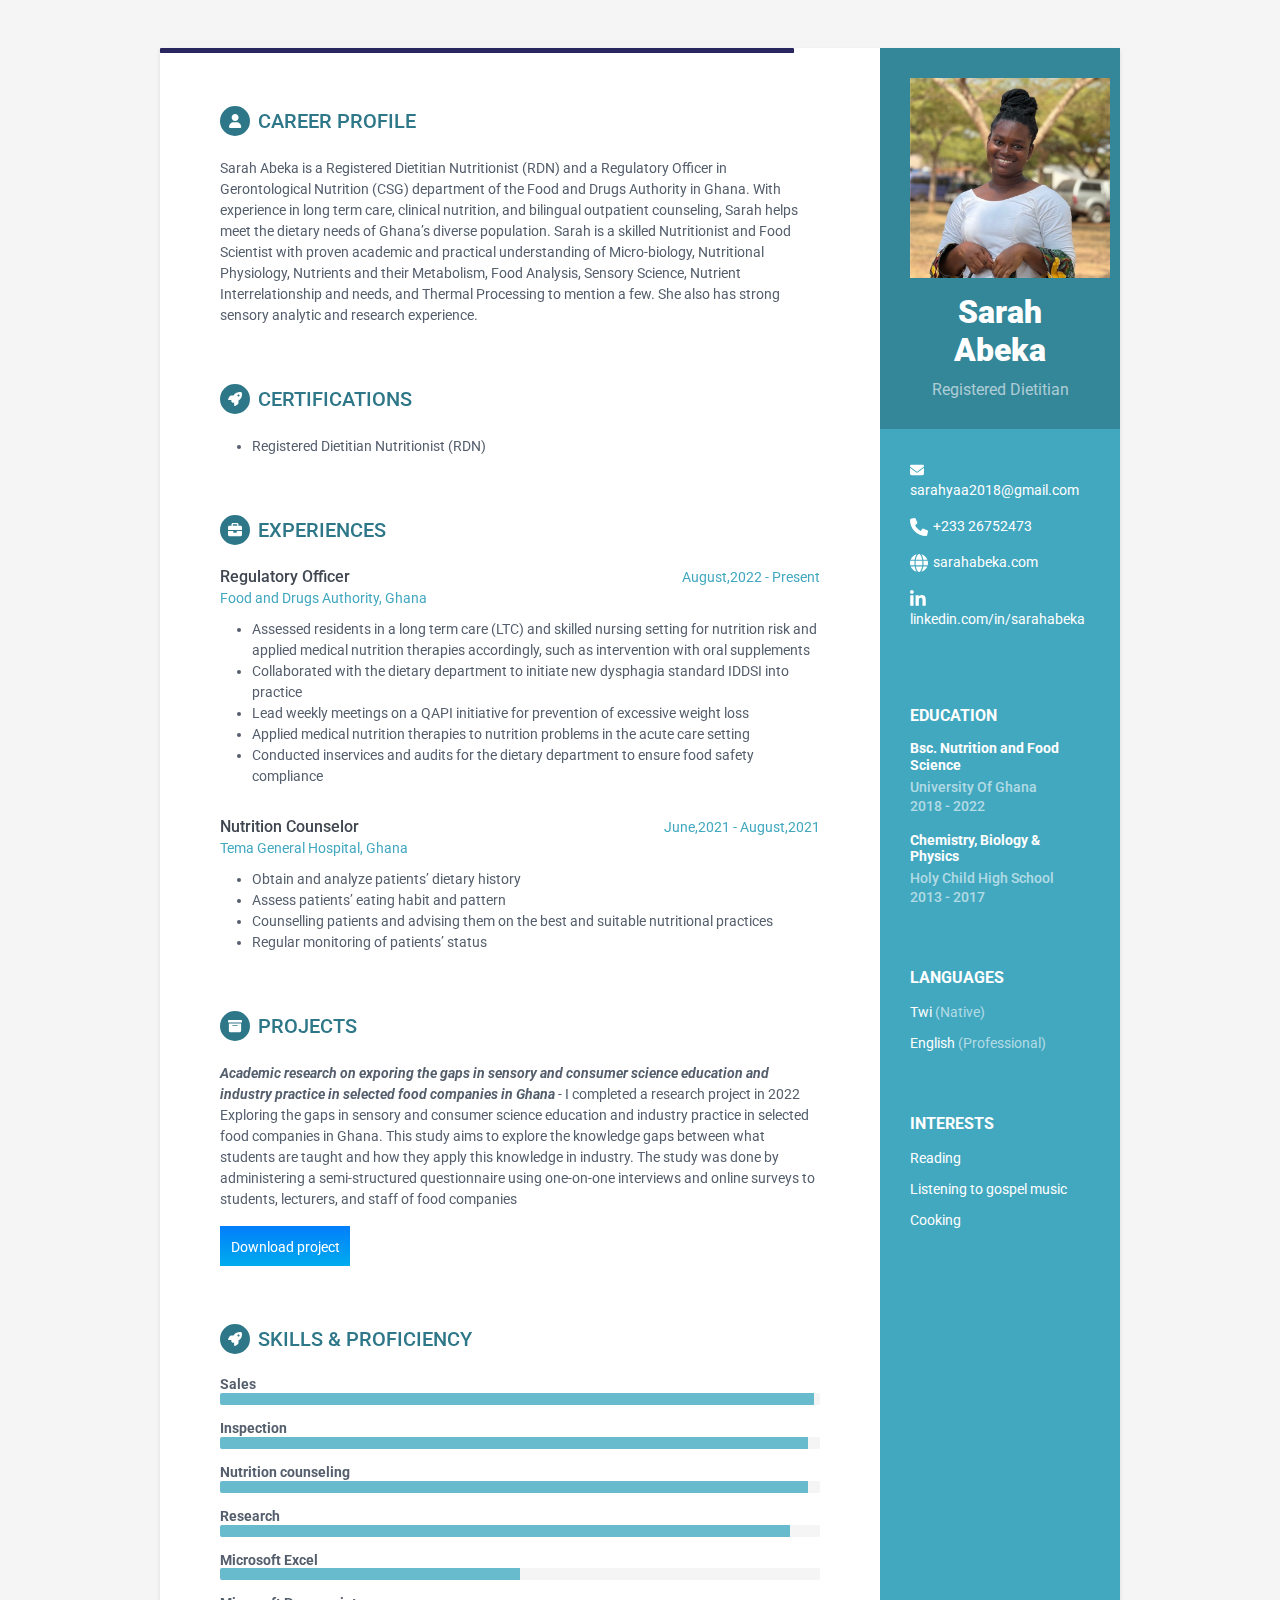
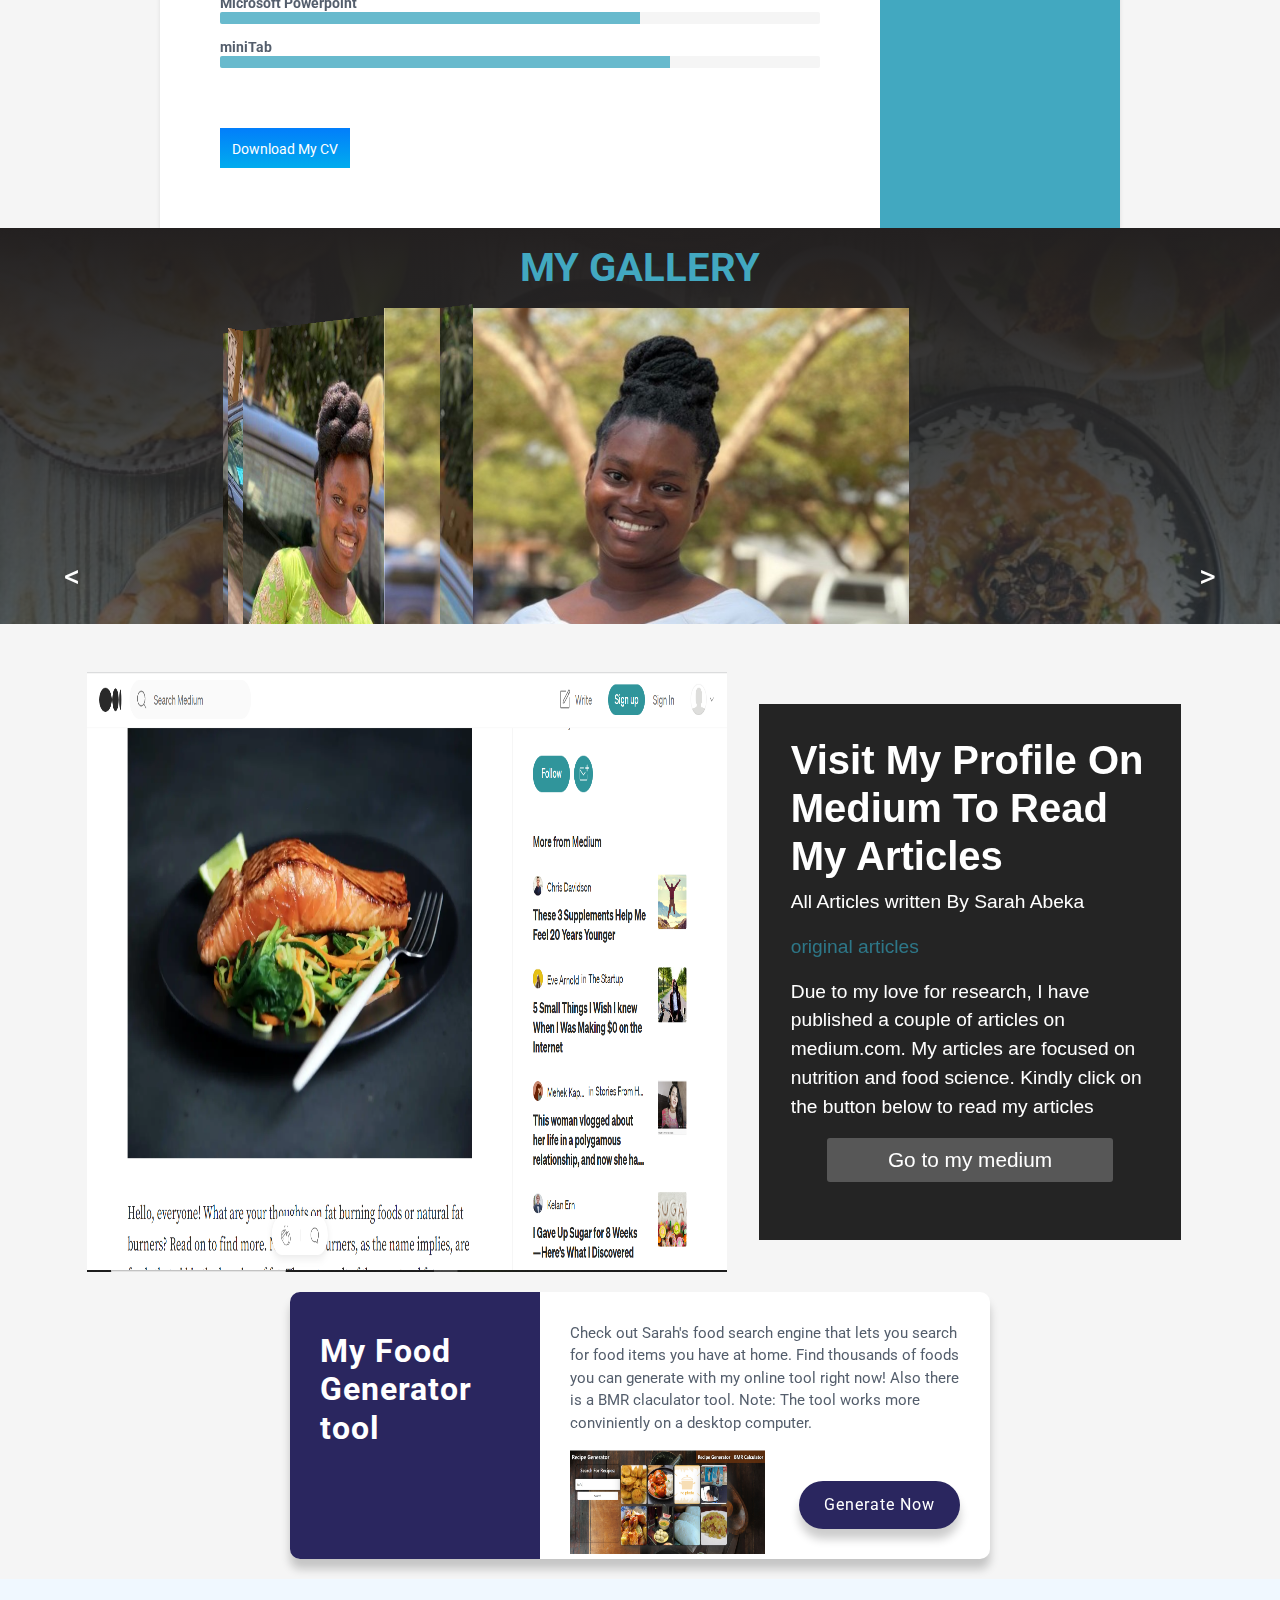
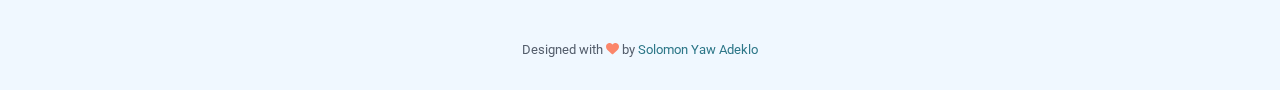
==== index.html @ 918edb7c "updated index.htm" ====
<!DOCTYPE html>
<html lang="en">
<head>
    <title>Official Portfolio Website of Sarah Abeka</title>
   
    <!-- Meta -->
    <meta charset="utf-8">
    <meta http-equiv="X-UA-Compatible" content="IE=edge">
    <meta name="viewport" content="width=device-width, initial-scale=1.0">
    <meta name="description" content="Sarah Abeka is a Registered Dietitian Nutritionist (RDN) and a Regulatory Officer in Gerontological Nutrition (CSG) department of the Food and Drugs Authority in Ghana.">
    <meta name="author" content="Xiaoying Riley at 3rd Wave Media">    
    <link rel="icon" type="image/x-icon" href="/assets/images/profile.jpg"> 
    <!-- Google Font -->
    <link href='https://fonts.googleapis.com/css?family=Roboto:400,500,400italic,300italic,300,500italic,700,700italic,900,900italic' rel='stylesheet' type='text/css'>
    <!-- FontAwesome JS-->
	<script defer src="assets/fontawesome/js/all.min.js"></script>
    <!-- Global CSS -->
    <link rel="stylesheet" href="assets/plugins/bootstrap/css/bootstrap.min.css">   
    <!-- Theme CSS -->  
    <link id="theme-style" rel="stylesheet" href="assets/css/orbit-1.css">
    <link id="theme-style" rel="stylesheet" href="/assets/css/style.css">
    <script id='pixel-script-poptin' src='https://cdn.popt.in/pixel.js?id=add71356aed61' async='true'></script> 
    <script async src="https://pagead2.googlesyndication.com/pagead/js/adsbygoogle.js?client=ca-pub-1173660415736771"
     crossorigin="anonymous"></script>
    <script src="/assets/js/script.js"></script>    
</head> 

<body>
    <div class="wrapper mt-lg-5">
        <div class="sidebar-wrapper">
            <div class="profile-container">
                <img class="profile" src="assets/images/profile.jpg" width="200" height="200" alt="" />
                <h1 class="name">Sarah Abeka</h1>
                <h3 class="tagline">Registered Dietitian</h3>
            </div><!--//profile-container-->
            
            <div class="contact-container container-block">
                <ul class="list-unstyled contact-list">
                    <li class="email"><i class="fa-solid fa-envelope"></i><a href="mailto: sarahyaa2018@gmail.com">sarahyaa2018@gmail.com</a></li>
                    <li class="phone"><i class="fa-solid fa-phone"></i><a href="tel:+233 26752473">+233 26752473</a></li>
                    <li class="website"><i class="fa-solid fa-globe"></i><a href="#" target="_blank">sarahabeka.com</a></li>
                    <li class="linkedin"><i class="fa-brands fa-linkedin-in"></i><a href="https://www.linkedin.com/in/sarah-abeka-bb7810246" target="_blank">linkedin.com/in/sarahabeka</a></li>
                    <!--<li class="twitter"><i class="fa-brands fa-twitter"></i><a href="https://twitter.com/3rdwave_themes" target="_blank">@twittername</a></li>-->
                </ul>
            </div><!--//contact-container-->
            <div class="education-container container-block">
                <h2 class="container-block-title">Education</h2>
                <div class="item">
                    <h4 class="degree">Bsc. Nutrition and Food Science</h4>
                    <h5 class="meta">University Of Ghana</h5>
	                    <div class="time">2018 - 2022</div>
                </div><!--//item-->
                <div class="item">
                    <h4 class="degree">Chemistry, Biology & Physics</h4>
                    <h5 class="meta">Holy Child High School</h5>
                    <div class="time">2013 - 2017</div>
                </div><!--//item-->
            </div><!--//education-container-->
            
            <div class="languages-container container-block">
                <h2 class="container-block-title">Languages</h2>
                <ul class="list-unstyled interests-list">
                    <li>Twi <span class="lang-desc">(Native)</span></li>
                    <li>English <span class="lang-desc">(Professional)</span></li>
                </ul>
            </div><!--//interests-->
            
            <div class="interests-container container-block">
                <h2 class="container-block-title">Interests</h2>
                <ul class="list-unstyled interests-list">
                    <li>Reading</li>
                    <li>Listening to gospel music</li>
                    <li>Cooking</li>
                </ul>
            </div><!--//interests-->
            
        </div><!--//sidebar-wrapper-->
        
        <div class="main-wrapper">
            
            <section class="section summary-section">
                <h2 class="section-title"><span class="icon-holder"><i class="fa-solid fa-user"></i></span>Career Profile</h2>
                <div class="summary">
                    <p>Sarah Abeka is a Registered Dietitian Nutritionist (RDN) and a Regulatory Officer in Gerontological Nutrition (CSG) department of the Food and Drugs Authority in Ghana. With experience in long term care, clinical nutrition, and bilingual outpatient counseling, Sarah helps meet the dietary needs of Ghana’s diverse population.
                    Sarah is a skilled Nutritionist and Food Scientist with proven academic and practical understanding of Micro-biology,
                        Nutritional Physiology, Nutrients and their Metabolism, Food Analysis, Sensory Science, Nutrient
                        Interrelationship and needs, and Thermal Processing to mention a few. She also has strong sensory analytic and
                        research experience. </p>
                </div><!--//summary-->
            </section><!--//section-->
            <section class="skills-section section">
                <h2 class="section-title"><span class="icon-holder"><i class="fa-solid fa-rocket"></i></span>Certifications</h2>
                <ul>
                    <li>Registered Dietitian Nutritionist (RDN)</li>
                </ul></p>
            </section><!--//section-->
            
            <section class="section experiences-section">
                <h2 class="section-title"><span class="icon-holder"><i class="fa-solid fa-briefcase"></i></span>Experiences</h2>
                
                <div class="item">
                    <div class="meta">
                        <div class="upper-row">
                            <h3 class="job-title">Regulatory Officer</h3>
                            <div class="time" style="color: #42a8c0;">August,2022 - Present</div>
                        </div><!--//upper-row-->
                        <div class="company" style="color: #42a8c0;">Food and Drugs Authority, Ghana</div>
                    </div><!--//meta-->
                    <div class="details">
                        <ul>
                        <li>
                        Assessed residents in a long term care (LTC) and skilled nursing setting for nutrition risk and applied medical nutrition therapies accordingly, such as intervention with oral supplements
                        </li>
                        <li>
                        Collaborated with the dietary department to initiate new dysphagia standard IDDSI into practice
                        </li>
                        <li>
                        Lead weekly meetings on a QAPI initiative for prevention of excessive weight loss
                    </li>
                   <li>
                      Applied medical nutrition therapies to nutrition problems in the acute care setting
                    </li>
                    <li>
                        Conducted inservices and audits for the dietary department to ensure food safety compliance
                    </li>
                </ul>
                    </div><!--//details-->
                </div><!--//item-->
                
                <div class="item">
                    <div class="meta">
                        <div class="upper-row">
                            <h3 class="job-title">Nutrition Counselor</h3>
                            <div class="time" style="color: #42a8c0;">June,2021 - August,2021</div>
                        </div><!--//upper-row-->
                        <div class="company" style="color: #42a8c0;">Tema General Hospital, Ghana</div>
                    </div><!--//meta-->
                    <div class="details">
                        <ul>
                        <li>Obtain and analyze patients’ dietary history</li>
                            <li>Assess patients’ eating habit and pattern</li>  
                            <li>Counselling patients and advising them on the best and suitable nutritional practices
                            <li>Regular monitoring of patients’ status</li>
                        </ul>
                        
                    </div><!--//details-->
                </div><!--//item-->
                
                
            </section><!--//section-->
            
            <section class="section projects-section">
                <h2 class="section-title"><span class="icon-holder"><i class="fa-solid fa-archive"></i></span>Projects</h2>
                <div class="intro">
                    <p ><strong><em>Academic research on exporing the gaps in sensory and consumer science education and industry practice in selected food companies in Ghana </em></strong>- I completed a research project in 2022 Exploring the gaps in sensory and consumer science
education and industry practice in selected food companies in Ghana. This study aims to
explore the knowledge gaps between what students are taught and how they apply this
knowledge in industry. The study was done by administering a semi-structured questionnaire
using one-on-one interviews and online surveys to students, lecturers, and staff of food
companies</p>
 <button class="custom-btn btn-3" onclick="window.location.href='https://www.sarahabeka.com/Finalyearproject.pdf'" ><span>Download project</span></button>
                </div><!--//intro-->

            </section><!--//section-->
            
            <section class="skills-section section">
                <h2 class="section-title"><span class="icon-holder"><i class="fa-solid fa-rocket"></i></span>Skills &amp; Proficiency</h2>
                <div class="skillset">        
                    <div class="item">
                        <h3 class="level-title">Sales  </h3>
                        <div class="progress level-bar">
						    <div class="progress-bar theme-progress-bar" role="progressbar" style="width: 99%" aria-valuenow="99" aria-valuemin="0" aria-valuemax="100"></div>
						</div>                               
                    </div><!--//item-->
                    
                    <div class="item">
                        <h3 class="level-title">Inspection</h3>
                        <div class="progress level-bar">
						    <div class="progress-bar theme-progress-bar" role="progressbar" style="width: 98%" aria-valuenow="98" aria-valuemin="0" aria-valuemax="100"></div>
						</div>                              
                    </div><!--//item-->
                    
                    <div class="item">
                        <h3 class="level-title">Nutrition counseling </h3>
                        <div class="progress level-bar">
						    <div class="progress-bar theme-progress-bar" role="progressbar" style="width: 98%" aria-valuenow="98" aria-valuemin="0" aria-valuemax="100"></div>
						</div>                                 
                    </div><!--//item-->
                    
                    <div class="item">
                        <h3 class="level-title">Research</h3>
                        <div class="progress level-bar">
							    <div class="progress-bar theme-progress-bar" role="progressbar" style="width: 95%" aria-valuenow="95" aria-valuemin="0" aria-valuemax="100"></div>
						</div>                                
                    </div><!--//item-->

                    <div class="item">
                        <h3 class="level-title">Microsoft Excel </h3>
                        <div class="progress level-bar">
						    <div class="progress-bar theme-progress-bar" role="progressbar" style="width: 50%" aria-valuenow="98" aria-valuemin="0" aria-valuemax="100"></div>
						</div>                                 
                    </div><!--//item-->

                    <div class="item">
                        <h3 class="level-title">Microsoft Powerpoint</h3>
                        <div class="progress level-bar">
						    <div class="progress-bar theme-progress-bar" role="progressbar" style="width: 70%" aria-valuenow="98" aria-valuemin="0" aria-valuemax="100"></div>
						</div>                                 
                    </div><!--//item-->

                    <div class="item">
                        <h3 class="level-title">miniTab</h3>
                        <div class="progress level-bar">
						    <div class="progress-bar theme-progress-bar" role="progressbar" style="width: 75%" aria-valuenow="98" aria-valuemin="0" aria-valuemax="100"></div>
						</div>                                 
                    </div><!--//item-->
                    
                    
                </div>  
            </section><!--//skills-section-->
            <button class="custom-btn btn-3" onclick="window.location.href='https://www.sarahabeka.com/CV.pdf'"><span>Download My CV</span></button>
            
        </div><!--//main-body-->
    </div>

    <!--  gallery -->
   
<div id="carousel">
    <h1 style="color: #42A8C0; text-transform: uppercase; text-align: center; padding-top:1rem;padding-bottom:0.5rem">My Gallery</h1>
  <figure id="spinner">
    <img src="/assets/images/profile.jpg" alt>
    <img src="/assets/images/sarah1.jpg" alt>
    <img src="/assets/images/sarah2.jpg" alt>
    <img src="/assets/images/sarah3.jpg" alt>
    <img src="/assets/images/sarah4.jpg" alt>
    <img src="milky-blue-lagoon.jpg" alt>
    <img src="lake-tekapo.jpg" alt>
    <img src="milford-sound.jpg" alt>
  </figure>
</div>
<span style="float:left" class="ss-icon" onclick="galleryspin('-')">&lt;</span>
<span style="float:right" class="ss-icon" onclick="galleryspin('')">&gt;</span>
<!-- gallery//-->

<!-- blog-->
<video poster="/assets/images/profile.jpg id="bgvid" playsinline autoplay muted loop>
 
    <!-- 
  - Video needs to be muted, since Chrome 66+ will not autoplay video with sound.
  WCAG general accessibility recommendation is that media such as background video play through only once. Loop turned on for the purposes of illustration; if removed, the end of the video will fade in the same way created by pressing the "Pause" button  -->
  <source src="/assets/images/food.mp4" type="video/webm">
  <source src="/assets/images/food.mp4" type="video/mp4">
  </video>
  <div class="posting">
  <img  class="sarah" src="/assets/images/medium.PNG" width="50%" height="600px" style= "margin-left:20px";> 
  <div id="polina">
  <h1>Visit My Profile On Medium To Read My Articles</h1>
  <p>All Articles written By Sarah Abeka
  <p><a href="http://thenewcode.com/777/Create-Fullscreen-HTML5-Page-Background-Video">original articles</a>
   
  <p>Due to my love for research, I have published a couple of articles on medium.com. My articles are focused on nutrition and food science. Kindly click on the button below to read my articles</p>
  <button onclick="window.location.href='https://medium.com/@sarahyaa2018'">Go to my medium</button>
  </div>
</div>
<!--Recipe Generator-->
<div class="center-container">
<div class="courses-container">
	<div class="course">
		<div class="course-preview">
			<h6></h6>
			<h2>My Food Generator tool</h2>
			
		</div>
		<div class="course-info">
			<div class="progress-container">
				
				<span class="progress-text">
					
				</span>
			</div>
			<h6></h6>
			<p class="word" style="font-size:15px;">Check out Sarah's food search engine that lets you search for food items you have at home. Find thousands of foods you can generate with my online tool right now!  Also there is a BMR claculator tool. Note: The tool works more conviniently on a desktop computer.  </p>
            <img class="generator.png" src="/assets/images/generator.PNG " width="50%" height="50%">
			<button onclick="window.location.href='https://www.sarahabeka.com/recipegenerator/'" class="btn">Generate Now</button>
		</div>
	</div>
</div>
</div>

<!--<button class="floating-btn">
	Get in Touch
</button>>

<div class="floating-text">
	Part of <a href="https://florin-pop.com/blog/2019/09/100-days-100-projects" target="_blank">#100Days100Projects</a>
</div>-->

<!--//footer//-->
 
    <footer class="footer" style="background-color:aliceblue">
        <div class="text-center">
            
            <small class="copyright">Designed with <i class="fa-solid fa-heart"></i> by <a href="http://solomonadeklo.me/" target="_blank">Solomon Yaw Adeklo</a>   
        </div><!--//container-->
    </footer><!--//footer-->
      
</body>
</html>
---- assets/css/orbit-1.css ----
/*! 
 * Template Name: Orbit - Bootstrap 5 Resume/CV Template for Developers
 * Version: Bootstrap 5 v2.0
 * Author: Xiaoying Riley
 * Copyright: 3rd Wave Media
 * Twitter: @3rdwave_themes
 * Website: http://themes.3rdwavemedia.com/
*/
body {
  font-family: "Roboto", sans-serif;
  color: #545E6C;
  background: #f5f5f5;
  font-size: 14px;
  -webkit-font-smoothing: antialiased;
  -moz-osx-font-smoothing: grayscale;
}

h1, h2, h3, h4, h5, h6 {
  font-weight: 700;
}

a {
  color: #2d7788;
  text-decoration: none;
}
a:hover {
  text-decoration: underline;
  color: #1a454f;
  -webkit-transition: all 0.4s ease-in-out;
  -moz-transition: all 0.4s ease-in-out;
  -ms-transition: all 0.4s ease-in-out;
  -o-transition: all 0.4s ease-in-out;
}
a:focus {
  text-decoration: none;
}

p {
  line-height: 1.5;
}

.wrapper {
  background: #42A8C0;
  max-width: 960px;
  margin: 0 auto;
  position: relative;
  box-shadow: 0px 2px 4px rgba(0, 0, 0, 0.1);
}

.sidebar-wrapper {
  background: #42A8C0;
  position: absolute;
  right: 0;
  width: 240px;
  height: 100%;
  min-height: 800px;
  color: #fff;
}
.sidebar-wrapper a {
  color: #fff;
}
.sidebar-wrapper .profile-container {
  padding: 30px;
  background: rgba(0, 0, 0, 0.2);
  text-align: center;
  color: #fff;
}
.sidebar-wrapper .name {
  font-size: 32px;
  font-weight: 900;
  margin-top: 0;
  margin-bottom: 10px;
}
.sidebar-wrapper .tagline {
  color: rgba(255, 255, 255, 0.6);
  font-size: 16px;
  font-weight: 400;
  margin-top: 0;
  margin-bottom: 0;
}
.sidebar-wrapper .profile {
  margin-bottom: 15px;
}
.sidebar-wrapper .contact-list .svg-inline--fa {
  margin-right: 5px;
  font-size: 18px;
  vertical-align: middle;
}
.sidebar-wrapper .contact-list li {
  margin-bottom: 15px;
}
.sidebar-wrapper .contact-list li:last-child {
  margin-bottom: 0;
}
.sidebar-wrapper .contact-list .email .svg-inline--fa {
  font-size: 14px;
}
.sidebar-wrapper .container-block {
  padding: 30px;
}
.sidebar-wrapper .container-block-title {
  text-transform: uppercase;
  font-size: 16px;
  font-weight: 700;
  margin-top: 0;
  margin-bottom: 15px;
}
.sidebar-wrapper .degree {
  font-size: 14px;
  margin-top: 0;
  margin-bottom: 5px;
}
.sidebar-wrapper .education-container .item {
  margin-bottom: 15px;
}
.sidebar-wrapper .education-container .item:last-child {
  margin-bottom: 0;
}
.sidebar-wrapper .education-container .meta {
  color: rgba(255, 255, 255, 0.6);
  font-weight: 500;
  margin-bottom: 0px;
  margin-top: 0;
  font-size: 14px;
}
.sidebar-wrapper .education-container .time {
  color: rgba(255, 255, 255, 0.6);
  font-weight: 500;
  margin-bottom: 0px;
}
.sidebar-wrapper .languages-container .lang-desc {
  color: rgba(255, 255, 255, 0.6);
}
.sidebar-wrapper .languages-list {
  margin-bottom: 0;
}
.sidebar-wrapper .languages-list li {
  margin-bottom: 10px;
}
.sidebar-wrapper .languages-list li:last-child {
  margin-bottom: 0;
}
.sidebar-wrapper .interests-list {
  margin-bottom: 0;
}
.sidebar-wrapper .interests-list li {
  margin-bottom: 10px;
}
.sidebar-wrapper .interests-list li:last-child {
  margin-bottom: 0;
}

.main-wrapper {
  background: #fff;
  padding: 60px;
  padding-right: 300px;
}
.main-wrapper .section-title {
  text-transform: uppercase;
  font-size: 20px;
  font-weight: 500;
  color: #2d7788;
  position: relative;
  margin-top: 0;
  margin-bottom: 20px;
}
.main-wrapper .section-title .icon-holder {
  width: 30px;
  height: 30px;
  margin-right: 8px;
  display: inline-block;
  color: #fff;
  border-radius: 50%;
  -moz-background-clip: padding;
  -webkit-background-clip: padding-box;
  background-clip: padding-box;
  background: #2d7788;
  text-align: center;
  font-size: 16px;
  position: relative;
  top: -2px;
  padding-top: 2px;
}
.main-wrapper .section-title .icon-holder .svg-inline--fa {
  font-size: 14px;
  margin-top: 6px;
}
.main-wrapper .section {
  margin-bottom: 60px;
}
.main-wrapper .experiences-section .item {
  margin-bottom: 30px;
}
.main-wrapper .upper-row {
  position: relative;
  overflow: hidden;
  margin-bottom: 2px;
}
.main-wrapper .job-title {
  color: #3F4650;
  font-size: 16px;
  margin-top: 0;
  margin-bottom: 0;
  font-weight: 500;
}
.main-wrapper .time {
  position: absolute;
  right: 0;
  top: 0;
  color: #97AAC3;
}
.main-wrapper .company {
  margin-bottom: 10px;
  color: #97AAC3;
}
.main-wrapper .project-title {
  font-size: 16px;
  font-weight: 400;
  margin-top: 0;
  margin-bottom: 5px;
}
.main-wrapper .projects-section .intro {
  margin-bottom: 30px;
}
.main-wrapper .projects-section .item {
  margin-bottom: 15px;
}

.skillset .item {
  margin-bottom: 15px;
  overflow: hidden;
}
.skillset .level-title {
  font-size: 14px;
  margin-top: 0;
  margin-bottom: 12px;
}
.skillset .level-bar {
  height: 12px;
  background: #f5f5f5;
  border-radius: 2px;
  -moz-background-clip: padding;
  -webkit-background-clip: padding-box;
  background-clip: padding-box;
}
.skillset .theme-progress-bar {
  background: #68bacd;
}

.footer {
  padding: 30px;
  padding-top: 60px;
}
.footer .copyright {
  line-height: 1.6;
  color: #545E6C;
  font-size: 13px;
}
.footer .fa-heart {
  color: #fb866a;
}

@media (max-width: 767.98px) {
  .sidebar-wrapper {
    position: static;
    width: inherit;
  }

  .main-wrapper {
    padding: 30px;
  }

  .main-wrapper .time {
    position: static;
    display: block;
    margin-top: 5px;
  }

  .main-wrapper .upper-row {
    margin-bottom: 0;
  }
}
@media (min-width: 992px) {
  .skillset .level-title {
    display: inline-block;
    float: left;
    width: 30%;
    margin-bottom: 0;
  }
}
---- assets/css/style.css ----
div#carousel { 
    perspective: 1200px; 
    background-image: linear-gradient(#232020, #303639bf),url("/assets/images/food.jpg");
    background-size: cover; 
    background-position:center ;
    font-size:0; 
    margin-bottom: 3rem; 
    overflow: hidden; 
  }
  figure#spinner { 
    transform-style: preserve-3d; 
    height: 300px; 
    transform-origin: 50% 50% -500px; 
    transition: 1s; 
  } 
  figure#spinner img { 
    width: 70%; max-width: 525px; 
    position: absolute; left: 30%;
    transform-origin: 50% 50% -500px;
    outline:1px solid transparent; 
  }
  figure#spinner img:nth-child(1) { transform:rotateY(0deg); 
  }
  figure#spinner img:nth-child(2) { transform: rotateY(-45deg); }
  figure#spinner img:nth-child(3) { transform: rotateY(-90deg); }
  figure#spinner img:nth-child(4) { transform: rotateY(-135deg); }
  figure#spinner img:nth-child(5){ transform: rotateY(-180deg); }
  figure#spinner img:nth-child(6){ transform: rotateY(-225deg); }
  figure#spinner img:nth-child(7){ transform: rotateY(-270deg); }
  figure#spinner img:nth-child(8){ transform: rotateY(-315deg); }
  div#carousel ~ span { 
    color: #fff; 
    margin: 5%; 
    display: inline-block; 
    text-decoration: none; 
    font-size: 2rem; 
    transition: 0.6s color; 
    position: relative; 
    margin-top: -6rem; 
    border-bottom: none; 
    line-height: 0; }
  div#carousel ~ span:hover { color: #888; cursor: pointer; }

  /** button **/

  .btn-3 {
    background: rgb(0,172,238);
  background: linear-gradient(0deg, rgba(0,172,238,1) 0%, rgba(2,126,251,1) 100%);
    width: 130px;
    height: 40px;
    line-height: 42px;
    padding: 0;
    border: none;
    color: #fff;
    
  }

  .btn-3:hover {
    box-shadow:  4px 4px 6px 0 rgba(255,255,255,.5),
                -4px -4px 6px 0 rgba(116, 125, 136, .5), 
      inset -4px -4px 6px 0 rgba(255,255,255,.2),
      inset 4px 4px 6px 0 rgba(0, 0, 0, .4);
  }

  /** blog **/

  video { 
    position: fixed;
    top: 50%;
    left: 50%;
    min-width: 100%;
    min-height: 100%;
    width: auto;
    height: auto;
    z-index: -200;
    transform: translateX(-50%) translateY(-50%);
 
  background-size: cover;
  transition: 1s opacity;
}
.stopfade { 
   opacity: 0.1;
}

#polina { 
  font-family: Agenda-Light, Agenda Light, Agenda, Arial Narrow, sans-serif;
  font-weight:100; 
  background: rgba(0, 0, 0, 0.856);
  color: white;
  padding: 2rem;
  width: 33%;
  margin:2rem;
  float: right;
  font-size: 1.2rem;
}
#polina button { 
  display: block;
  width: 80%;
  padding: .4rem;
  border: none; 
  margin: 1rem auto; 
  font-size: 1.3rem;
  background: rgba(255,255,255,0.23);
  color: #fff;
  border-radius: 3px; 
  cursor: pointer;
  transition: .3s background;
}
#polina button:hover { 
   background: rgba(23, 214, 64, 0.5);
}

.posting
{

    display: flex;
  justify-content: center;  
   
}  

@media screen and (max-width: 500px) { 

  .course
  {
    justify-content: space-between;
    justify-items: space-between;
  }
    .posting
    {
        display: flex;
        flex-direction: column;
    }
    .course-info{
       display: flex;
       flex-direction: column;
       justify-content: space-between;
       
    }

    .word
    {
      font-size: 1px;
    }

    .generator.png
    {
      margin-top: 100px;
    }

    .courses-container
    {
      width: 80%;
      display: flex;
      flex-direction: column;
      justify-content: space-around;
    }
   
    .sarah{
        width: 80%;
    }

    #polina{
        width: 80%;
    }

  }
  @media screen and (max-device-width: 800px) {
    .posting
    {
        display: flex;
        flex-direction: column;
    }
    .sarah{
        width: 80%;
    }
    

    #polina{
        width: 80%;
    }

    .center-container
  {
    flex-direction: column; 
    margin: 0%;
  }

  
  .course
  {
    flex-direction: column; 
    
    display: flex;
  }

  }

  /** recipe generator **/
	@import url('https://fonts.googleapis.com/css?family=Muli&display=swap');

	* {
		box-sizing: border-box;
	}

  .center-container
  {
    display: flex;
    align-items: center;
  }

	.courses-container {
    margin: auto;
	}

	.course {
		background-color: #fff;
		border-radius: 10px;
		box-shadow: 0 10px 10px rgba(0, 0, 0, 0.2);
		display: flex;
		max-width: 100%;
		margin: 20px;
		overflow: hidden;
		width: 700px;
	}

	.course h6 {
		opacity: 0.6;
		margin: 0;
		letter-spacing: 1px;
		text-transform: uppercase;
	}

	.course h2 {
		letter-spacing: 1px;
		margin: 10px 0;
	}

	.course-preview {
		background-color: #2A265F;
		color: #fff;
		padding: 30px;
		max-width: 250px;
	}

	.course-preview a {
		color: #fff;
		display: inline-block;
		font-size: 12px;
		opacity: 0.6;
		margin-top: 30px;
		text-decoration: none;
	}

	.course-info {
		padding: 30px;
		position: relative;
		width: 100%;
	}

	.progress-container {
		position: absolute;
		top: 30px;
		right: 30px;
		text-align: right;
		width: 150px;
	}

	.progress {
		background-color: #ddd;
		border-radius: 3px;
		height: 5px;
		width: 100%;
	}

	.progress::after {
		border-radius: 3px;
		background-color: #2A265F;
		content: '';
		position: absolute;
		top: 0;
		left: 0;
		height: 5px;
		width: 66%;
	}

	.progress-text {
		font-size: 10px;
		opacity: 0.6;
		letter-spacing: 1px;
	}

	.btn {
		background-color: #2A265F;
		border: 0;
		border-radius: 50px;
		box-shadow: 0 10px 10px rgba(0, 0, 0, 0.2);
		color: #fff;
		font-size: 16px;
		padding: 12px 25px;
		position: absolute;
		bottom: 30px;
		right: 30px;
		letter-spacing: 1px;
	}
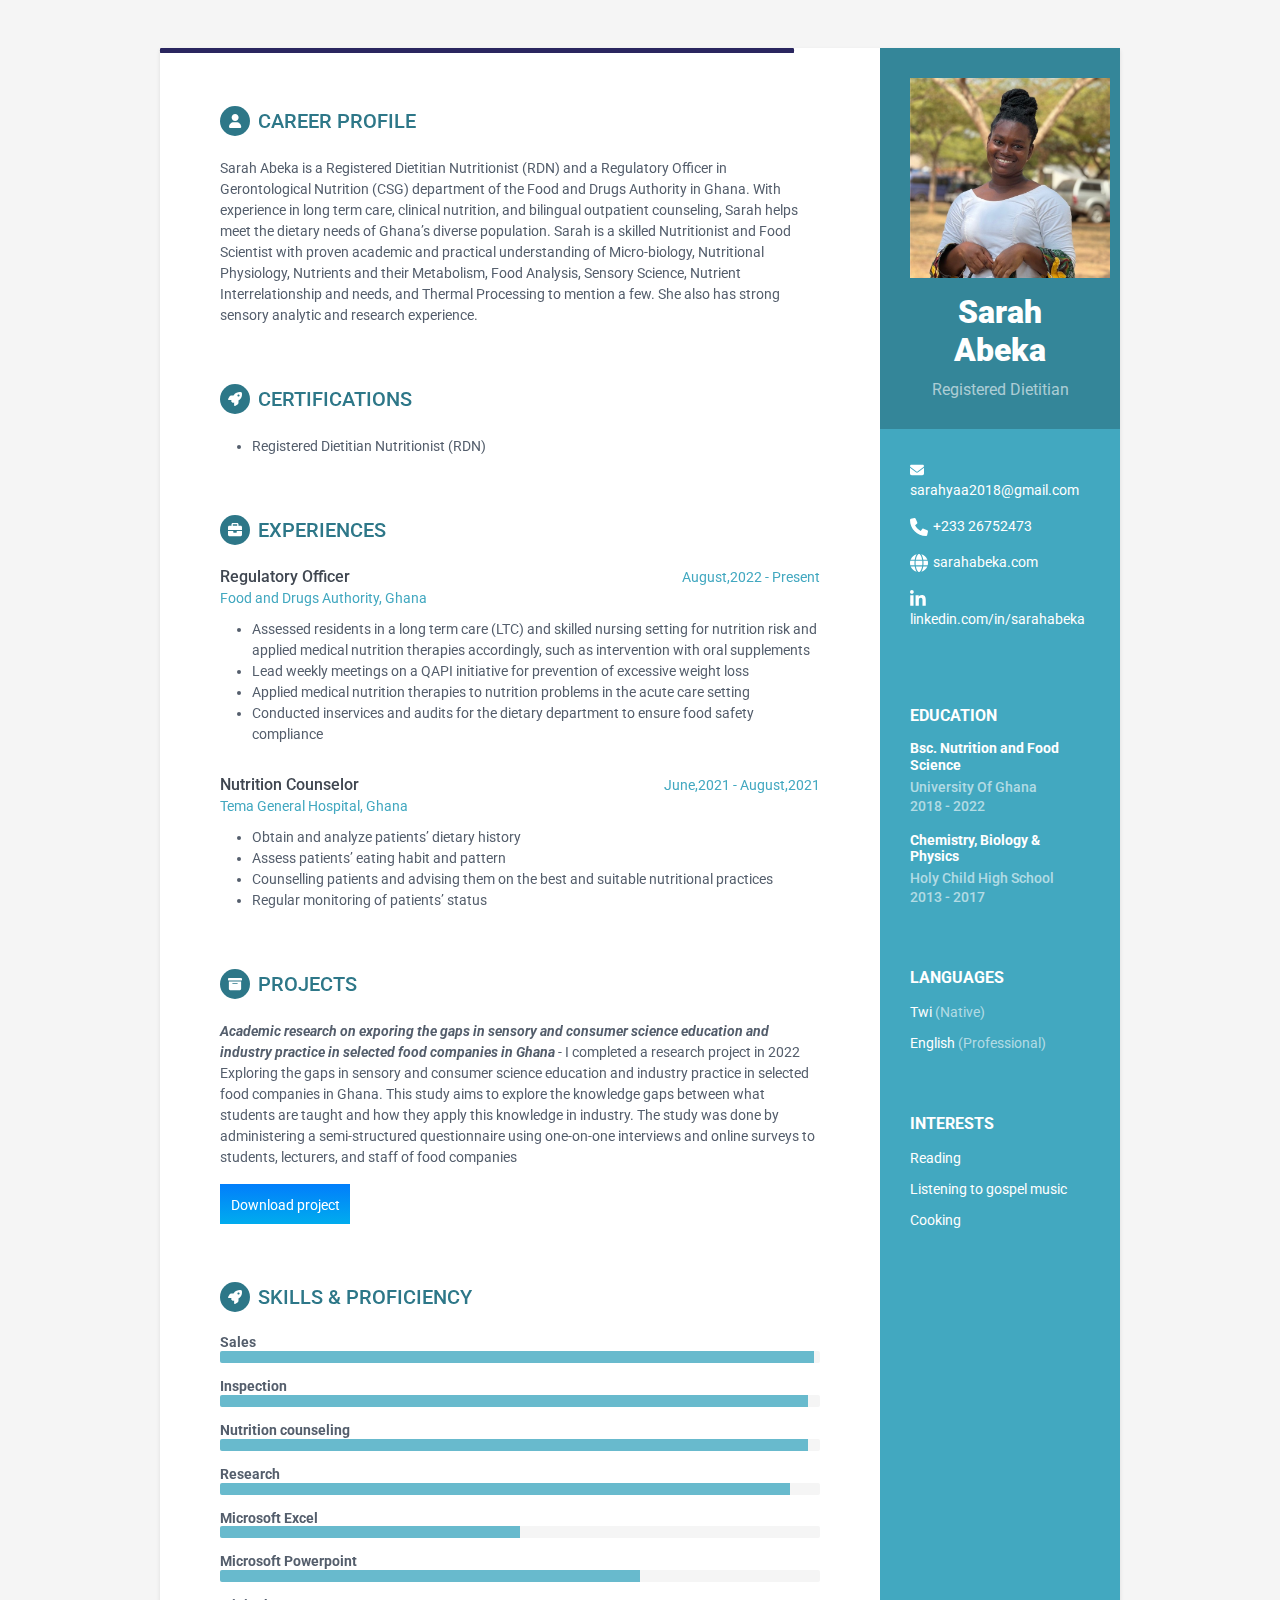
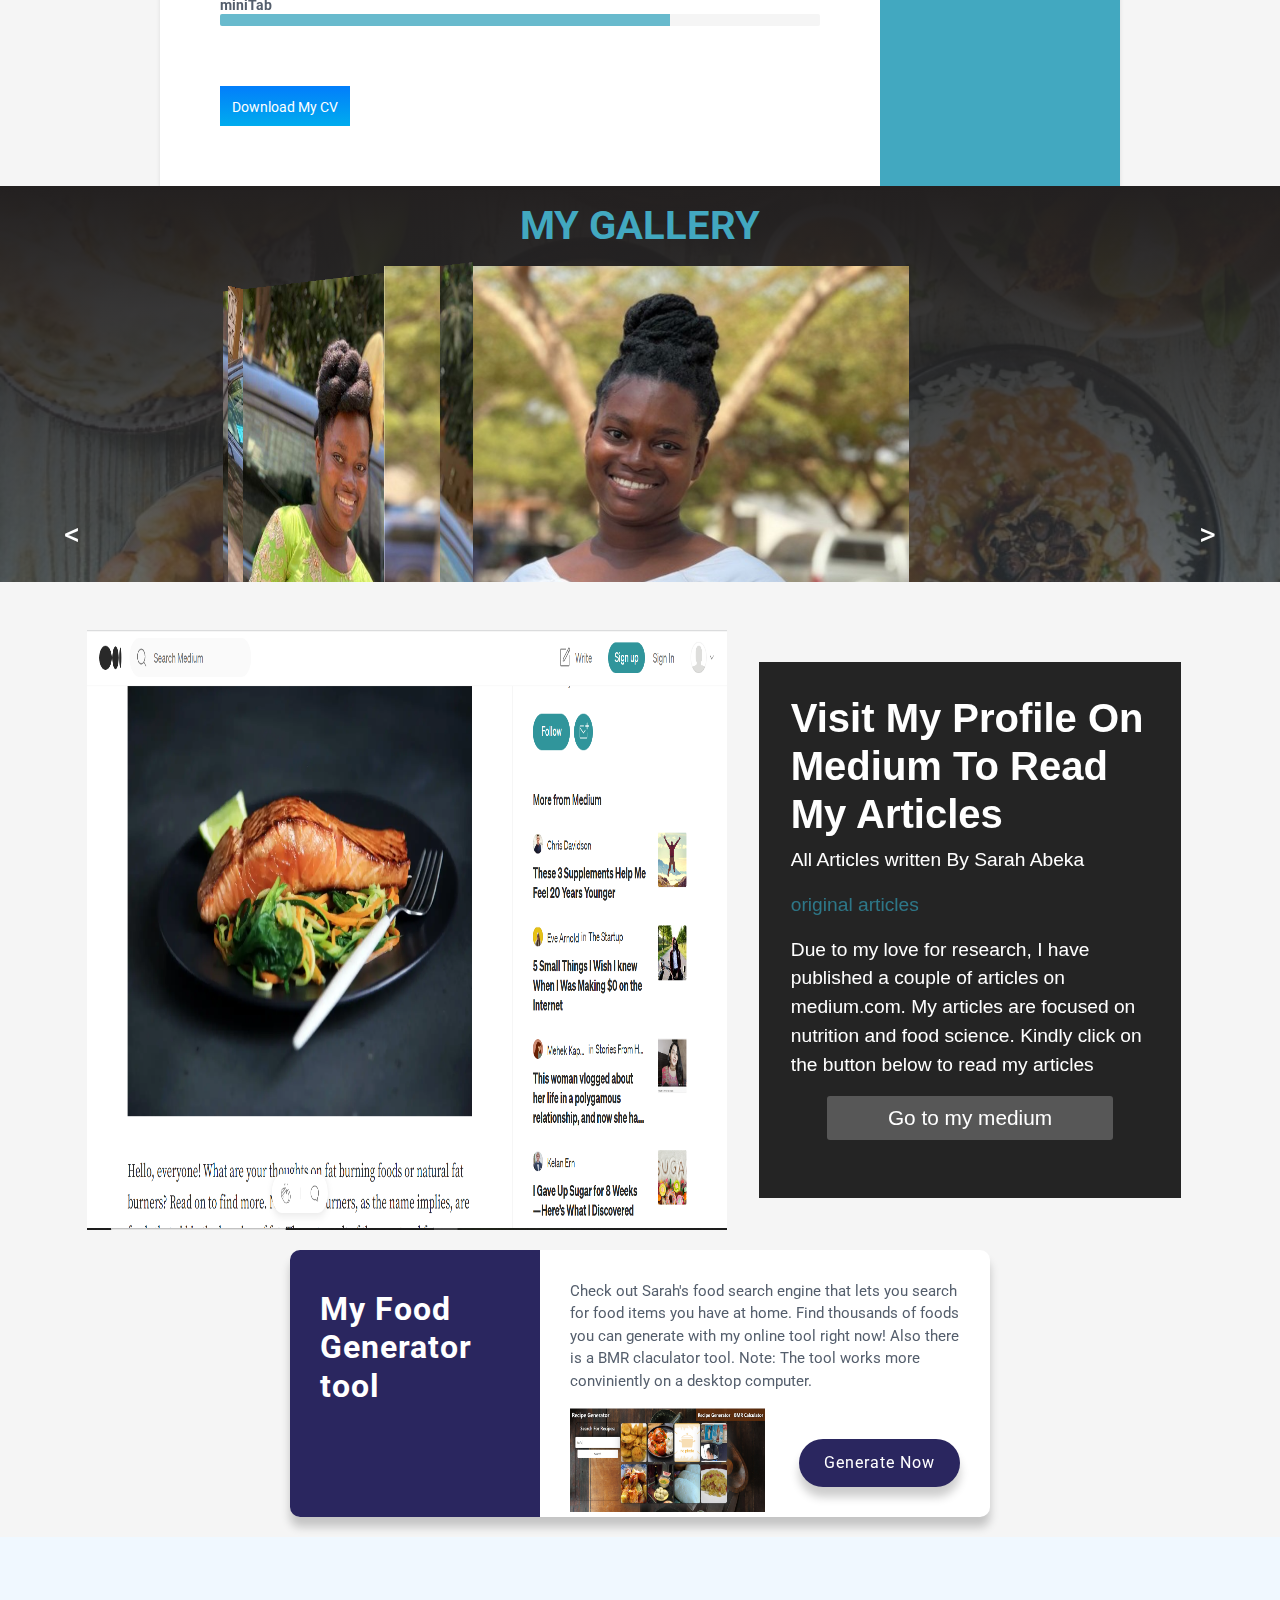
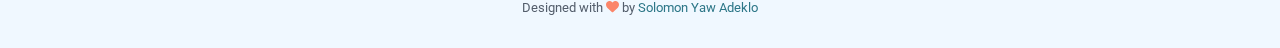
==== commit 4f906b68: "updated index.html" ====
--- a/index.html
+++ b/index.html
@@ -110,9 +110,6 @@
                         <ul>
                         <li>
                         Assessed residents in a long term care (LTC) and skilled nursing setting for nutrition risk and applied medical nutrition therapies accordingly, such as intervention with oral supplements
-                        </li>
-                        <li>
-                        Collaborated with the dietary department to initiate new dysphagia standard IDDSI into practice
                         </li>
                         <li>
                         Lead weekly meetings on a QAPI initiative for prevention of excessive weight loss
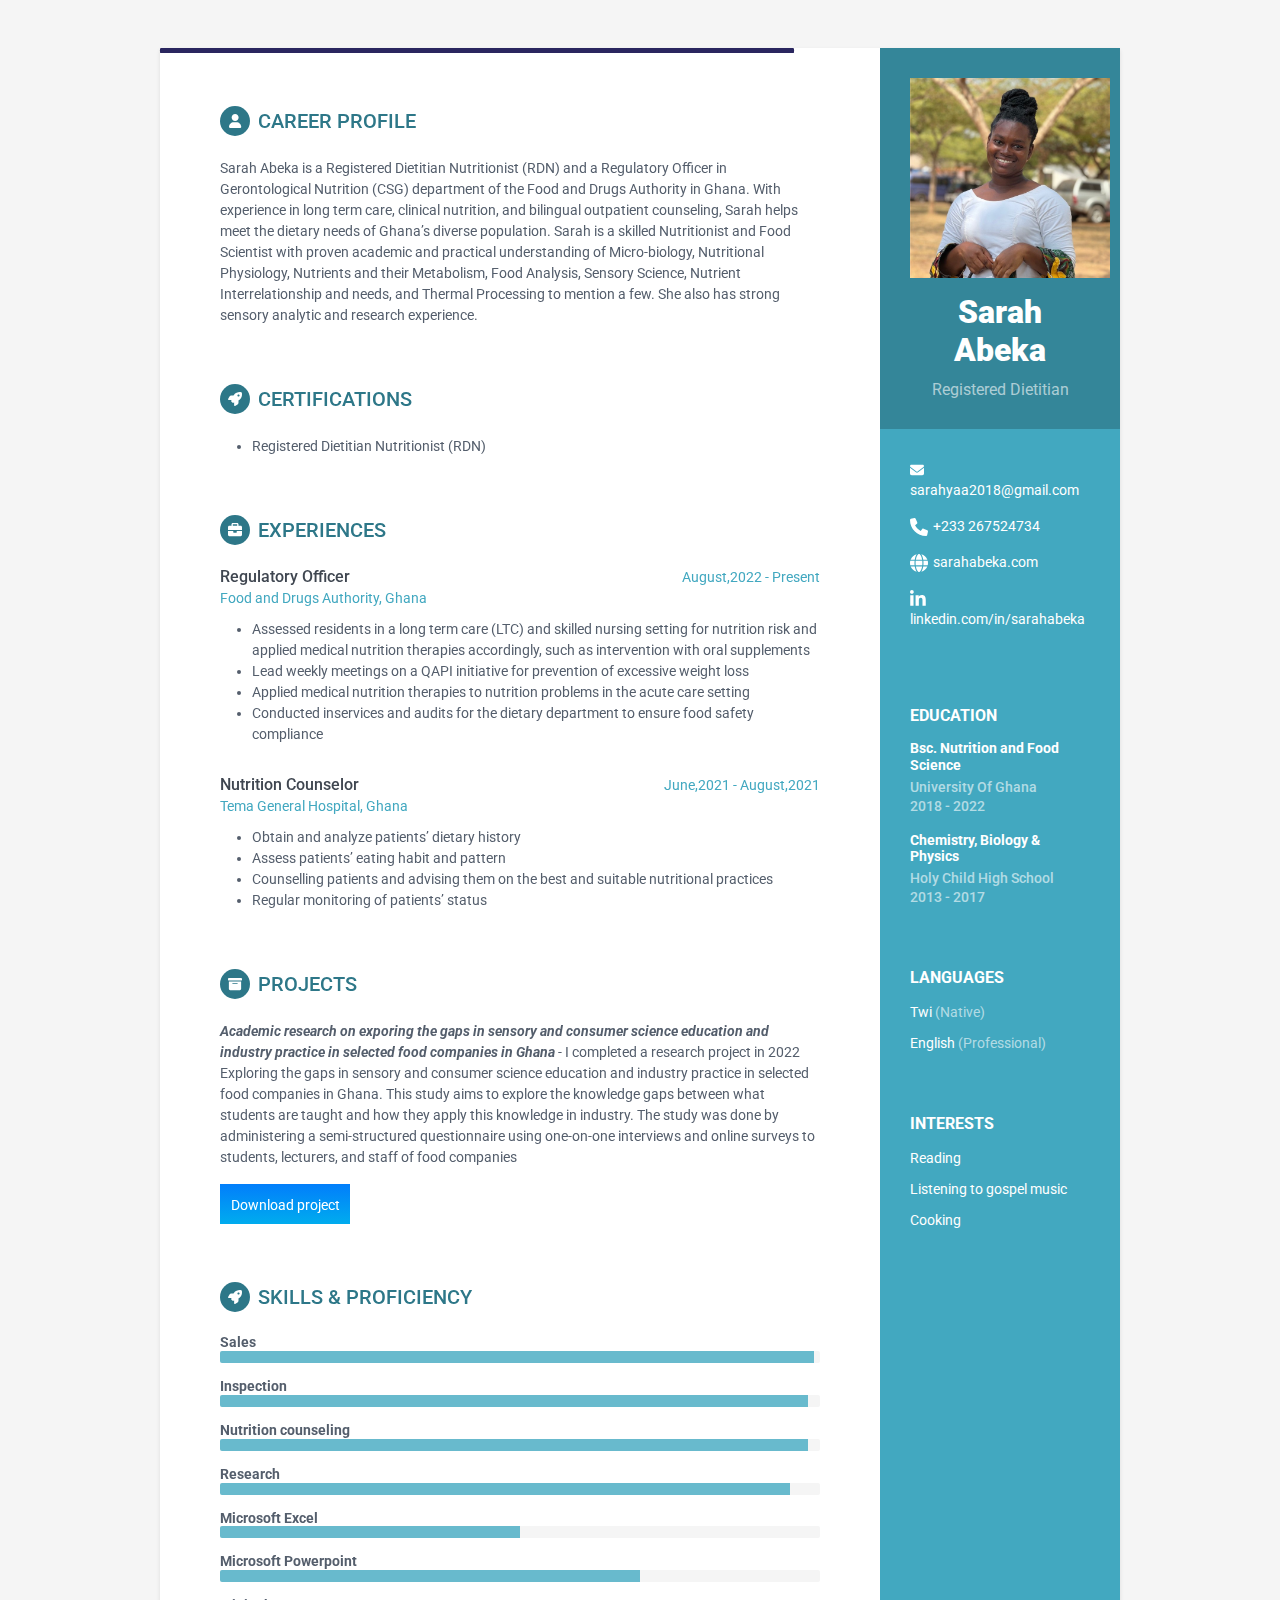
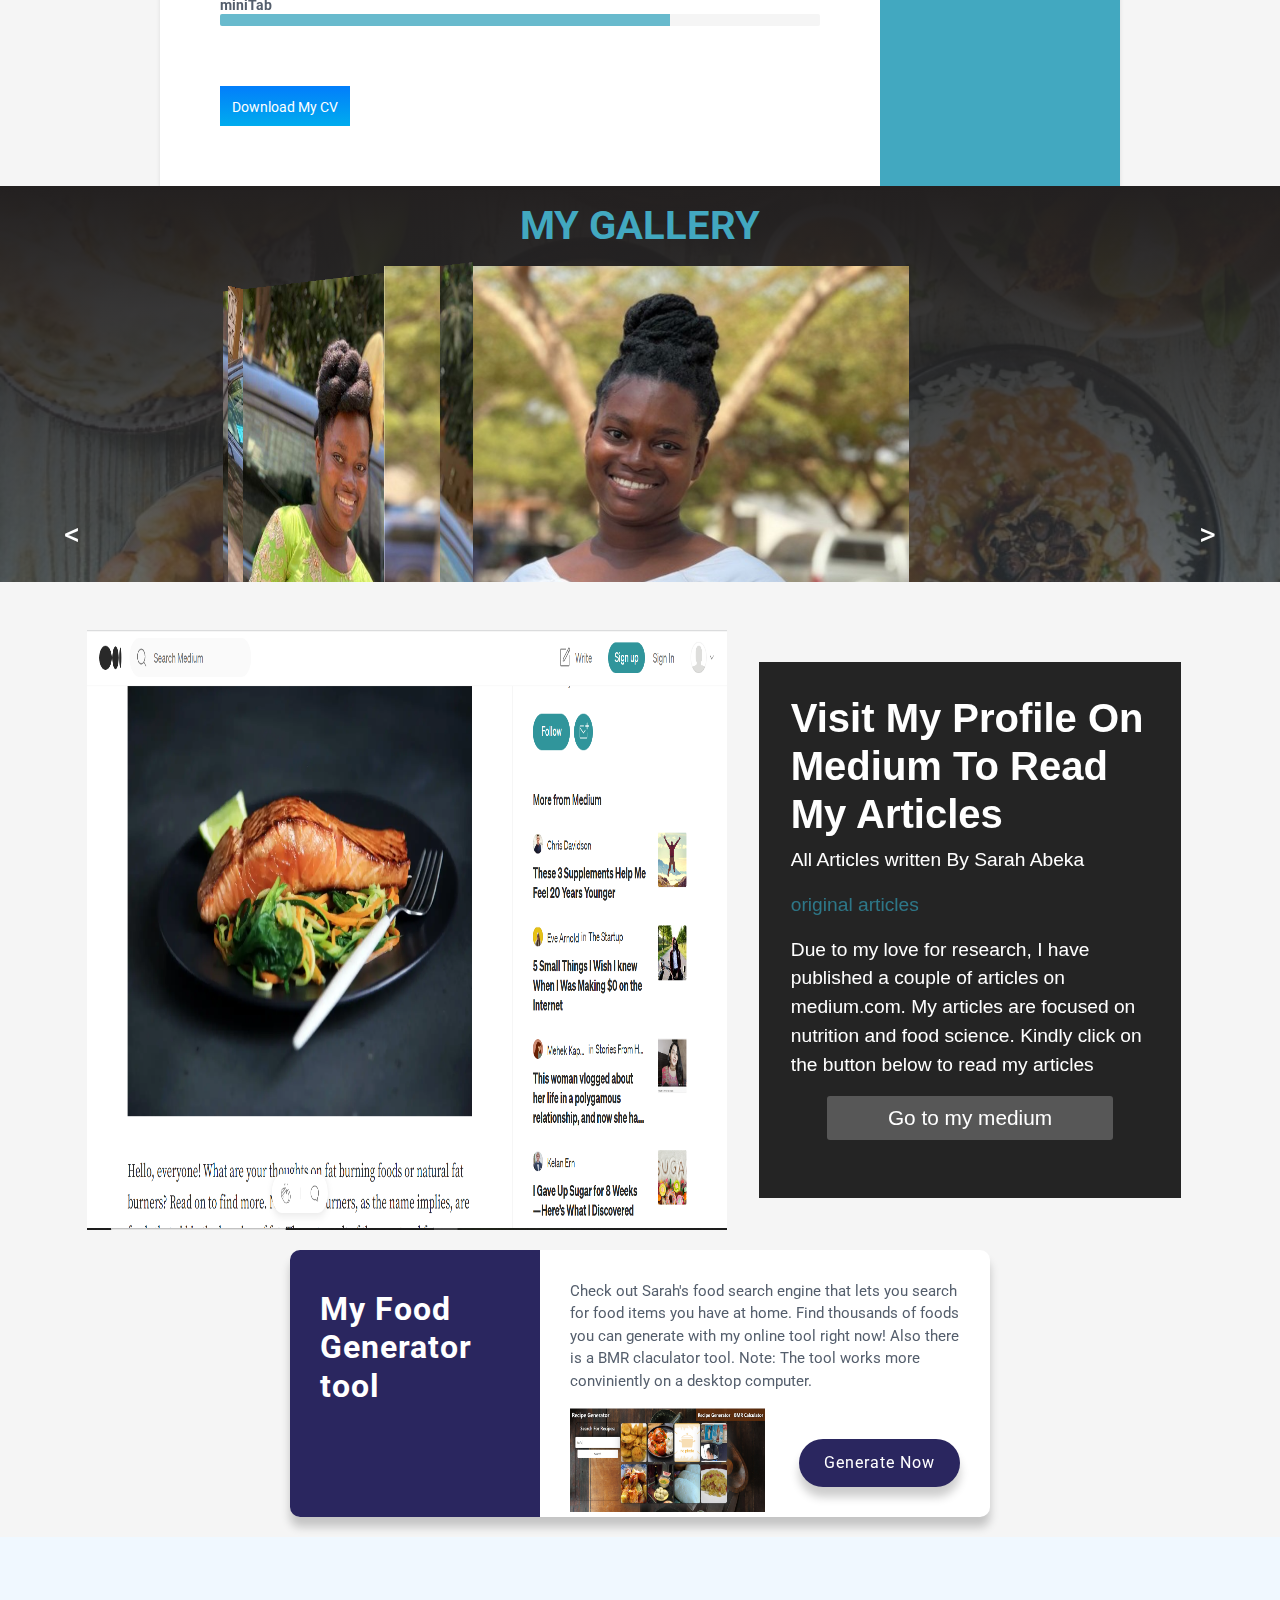
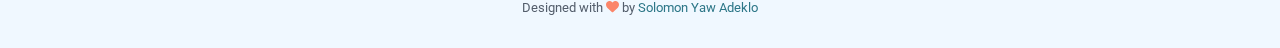
==== commit aa3a6537: "updated index.html" ====
--- a/index.html
+++ b/index.html
@@ -37,7 +37,7 @@
             <div class="contact-container container-block">
                 <ul class="list-unstyled contact-list">
                     <li class="email"><i class="fa-solid fa-envelope"></i><a href="mailto: sarahyaa2018@gmail.com">sarahyaa2018@gmail.com</a></li>
-                    <li class="phone"><i class="fa-solid fa-phone"></i><a href="tel:+233 26752473">+233 26752473</a></li>
+                    <li class="phone"><i class="fa-solid fa-phone"></i><a href="tel:+233 267524734">+233 267524734</a></li>
                     <li class="website"><i class="fa-solid fa-globe"></i><a href="#" target="_blank">sarahabeka.com</a></li>
                     <li class="linkedin"><i class="fa-brands fa-linkedin-in"></i><a href="https://www.linkedin.com/in/sarah-abeka-bb7810246" target="_blank">linkedin.com/in/sarahabeka</a></li>
                     <!--<li class="twitter"><i class="fa-brands fa-twitter"></i><a href="https://twitter.com/3rdwave_themes" target="_blank">@twittername</a></li>-->
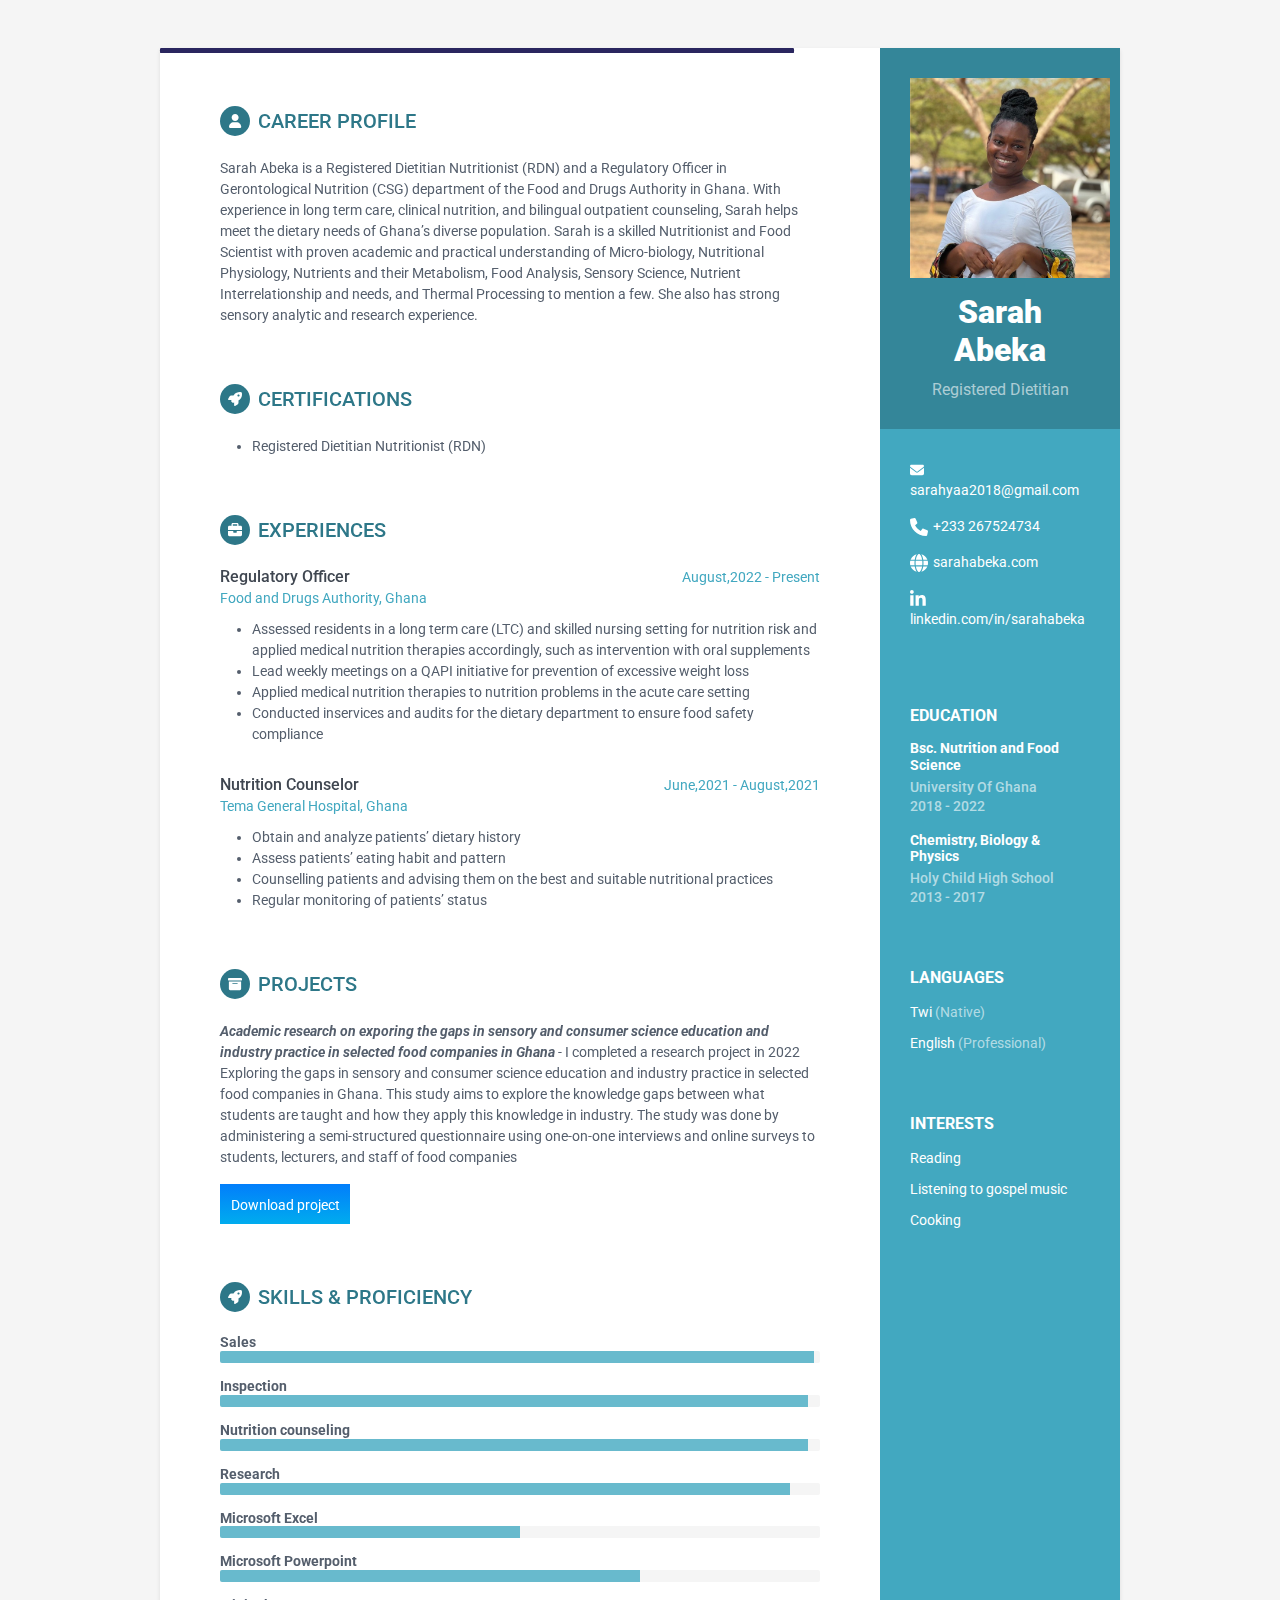
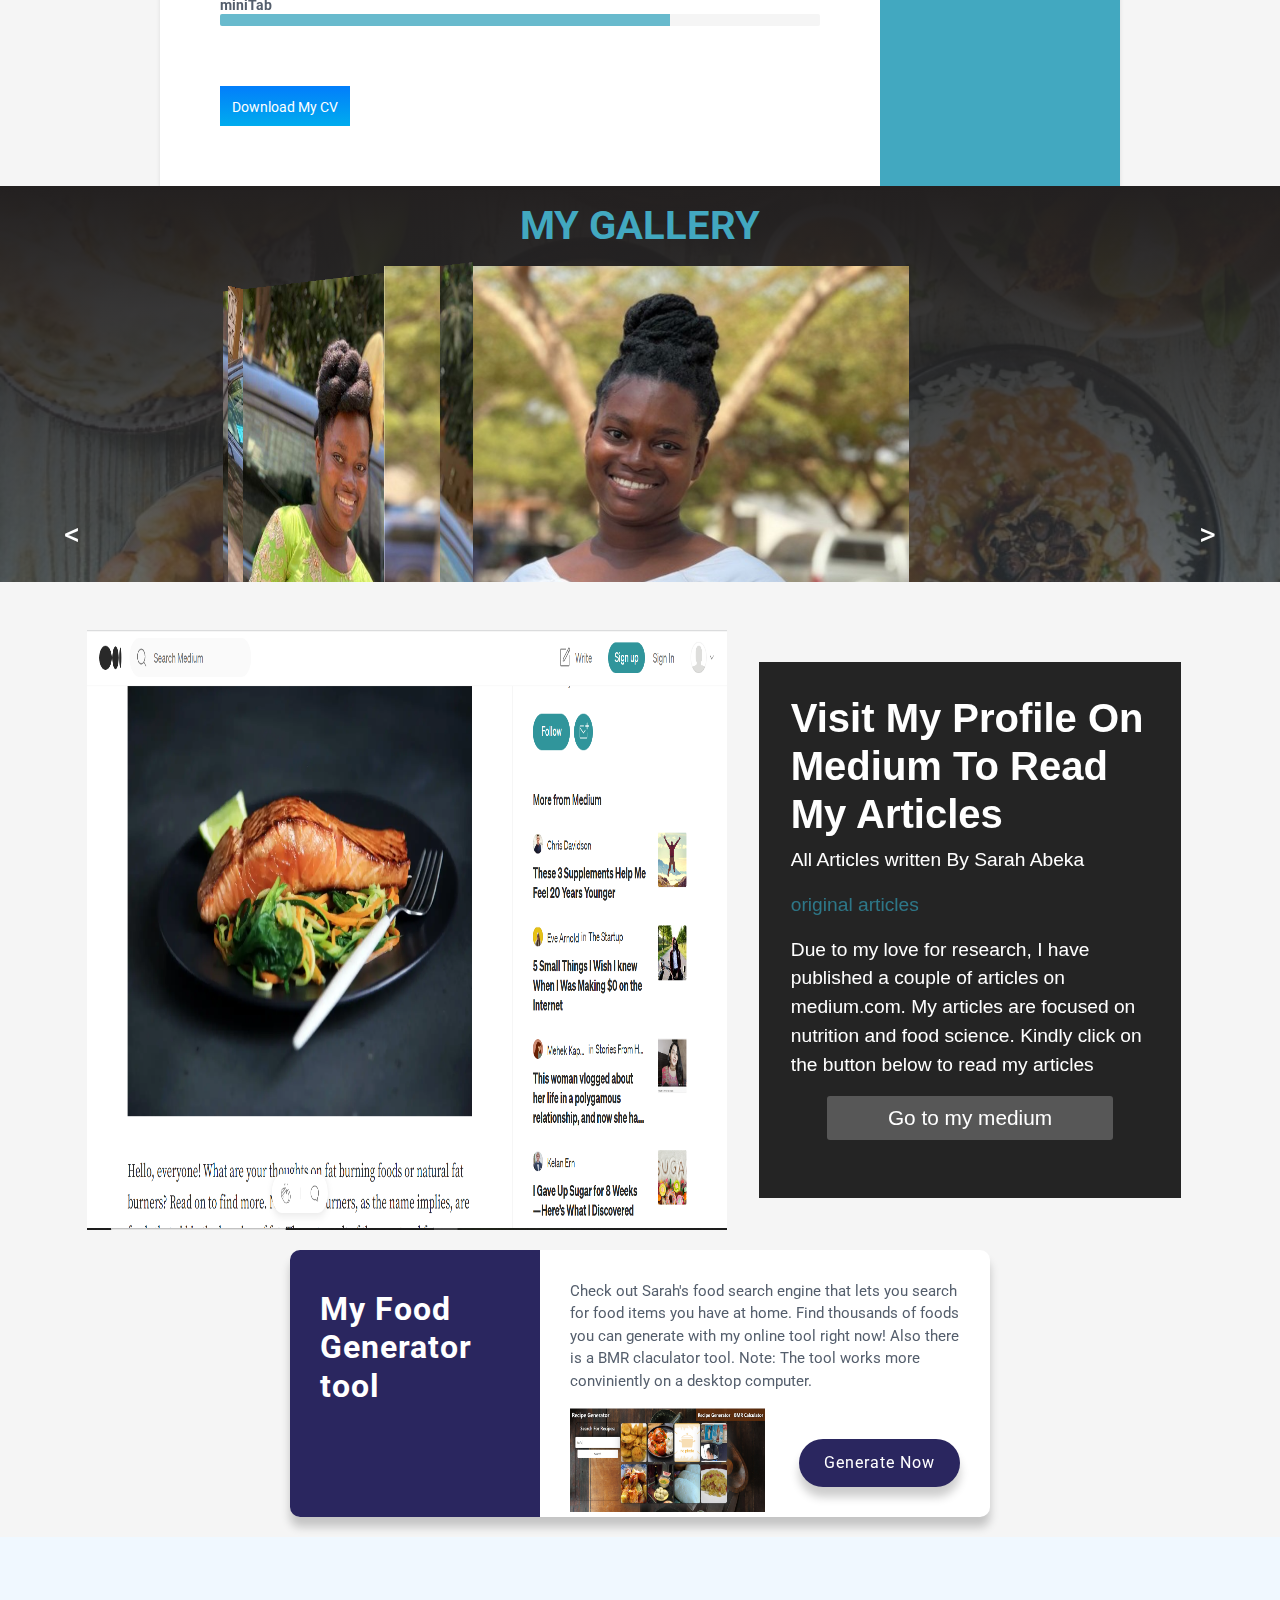
==== commit ff119af4: "commmented tags in html file" ====
--- a/index.html
+++ b/index.html
@@ -297,7 +297,7 @@
     <footer class="footer" style="background-color:aliceblue">
         <div class="text-center">
             
-            <small class="copyright">Designed with <i class="fa-solid fa-heart"></i> by <a href="http://solomonadeklo.me/" target="_blank">Solomon Yaw Adeklo</a>   
+            <!--<small class="copyright">Designed with <i class="fa-solid fa-heart"></i> by <a href="http://solomonadeklo.me/" target="_blank">Solomon Yaw Adeklo</a>-->   
         </div><!--//container-->
     </footer><!--//footer-->
       
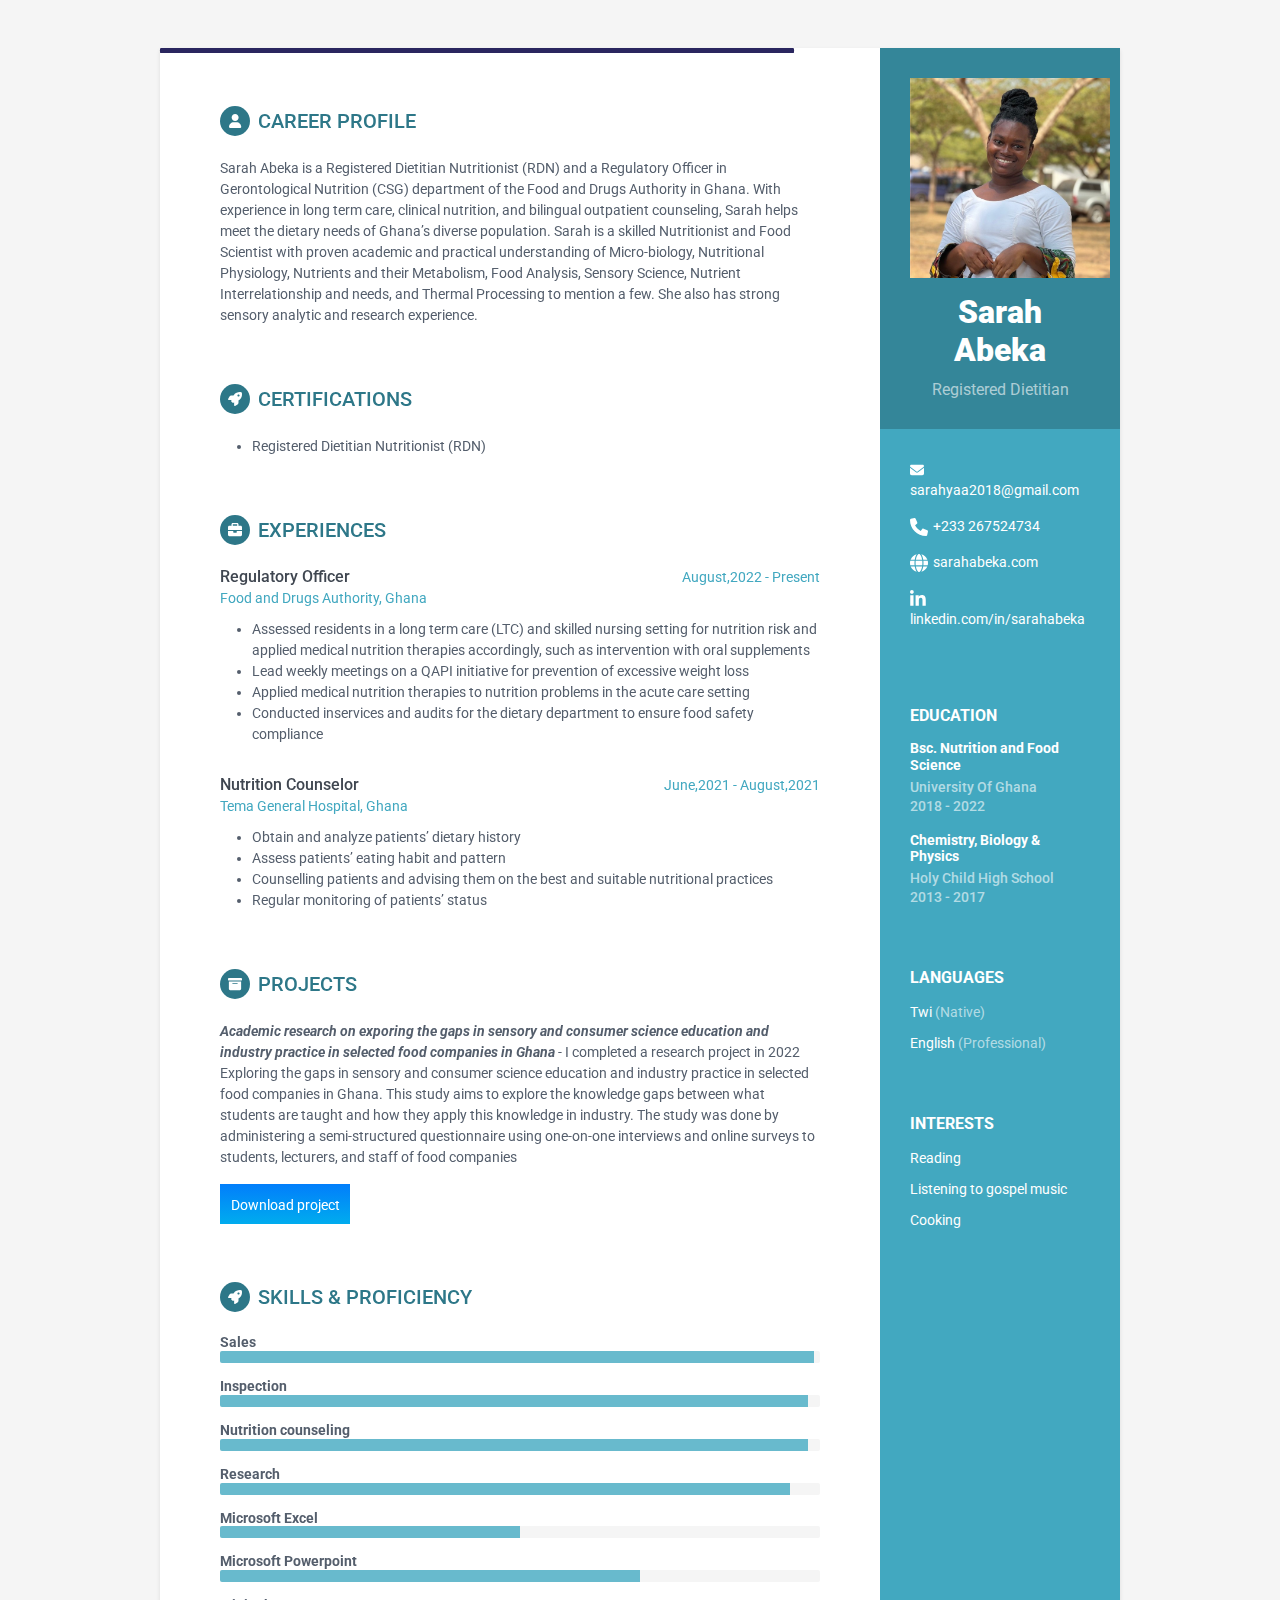
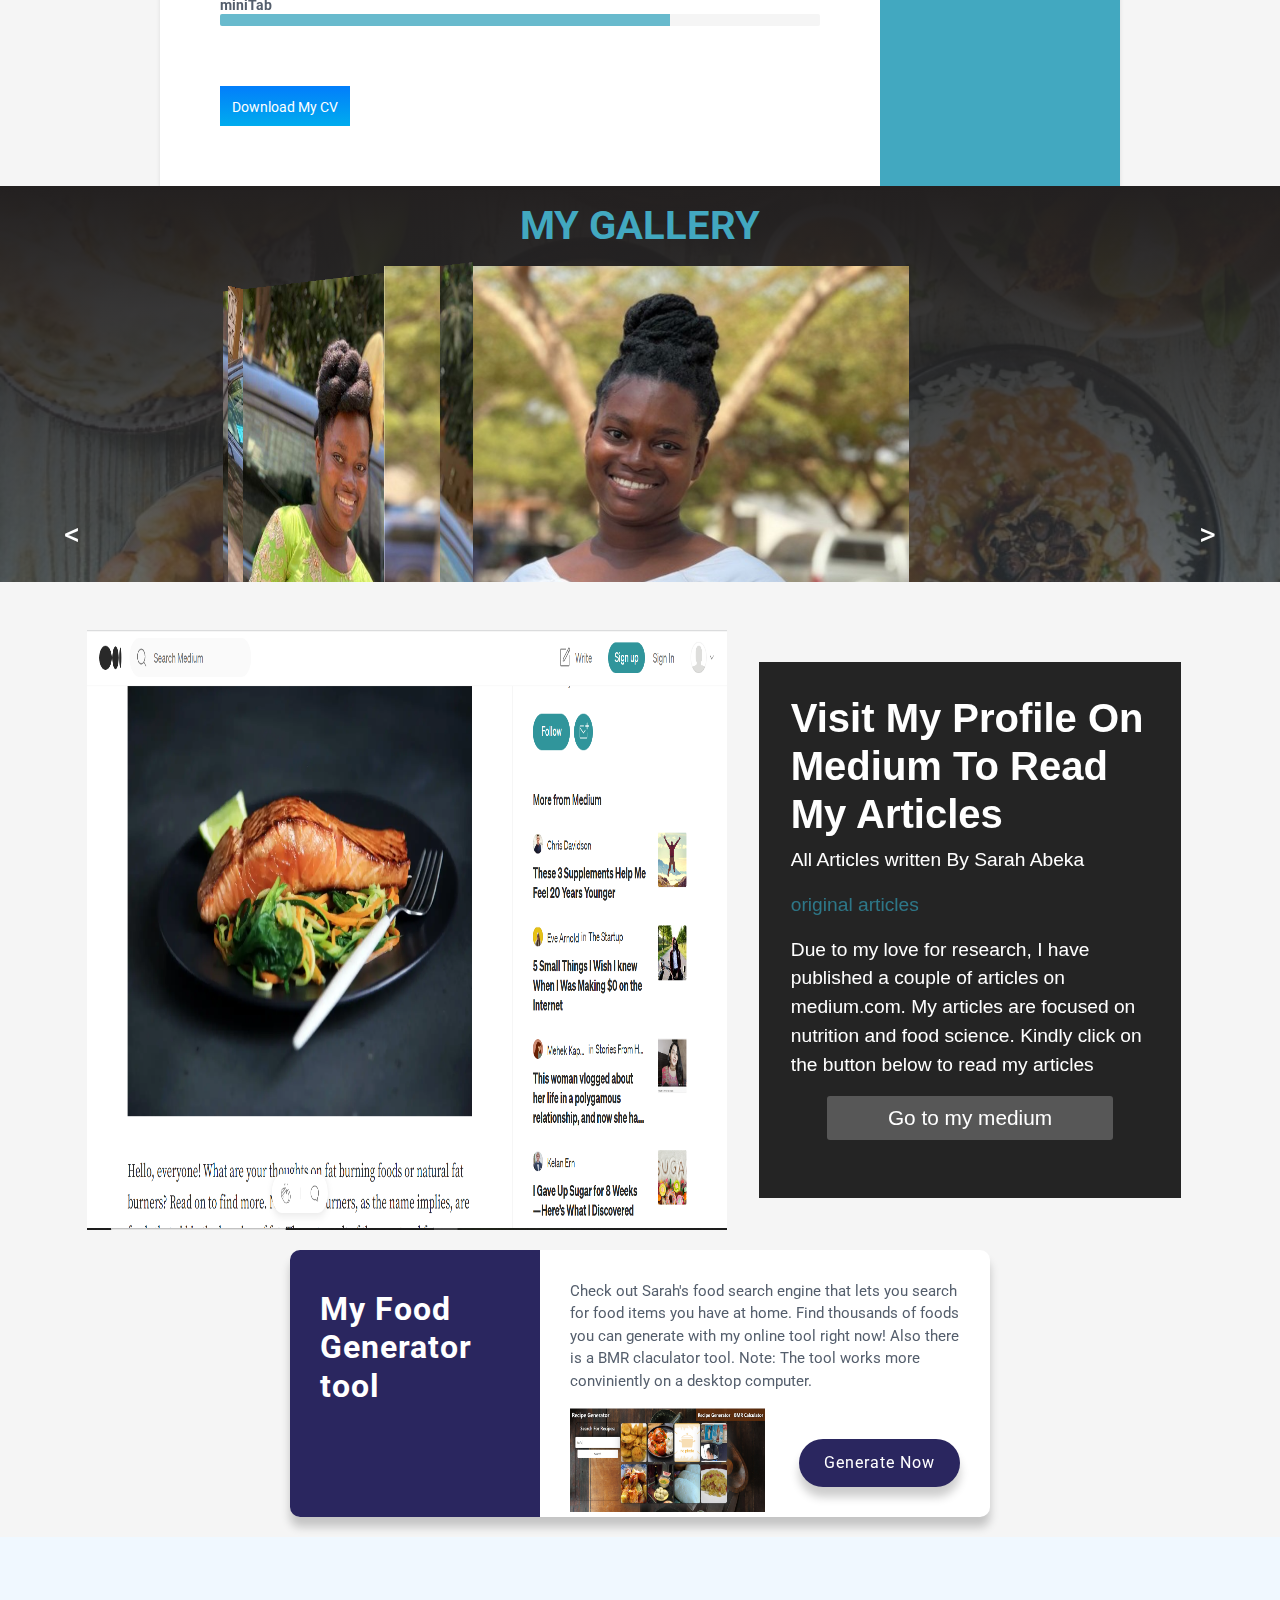
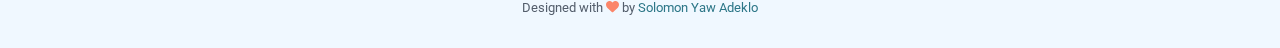
==== commit fb867b5d: "uncomment footer text" ====
--- a/index.html
+++ b/index.html
@@ -297,10 +297,10 @@
     <footer class="footer" style="background-color:aliceblue">
         <div class="text-center">
             
-            <!--<small class="copyright">Designed with <i class="fa-solid fa-heart"></i> by <a href="http://solomonadeklo.me/" target="_blank">Solomon Yaw Adeklo</a>-->   
+           <small class="copyright">Designed with <i class="fa-solid fa-heart"></i> by <a href="http://solomonadeklo.me/" target="_blank">Solomon Yaw Adeklo</a>  
         </div><!--//container-->
     </footer><!--//footer-->
       
 </body>
 </html> 
-    +    
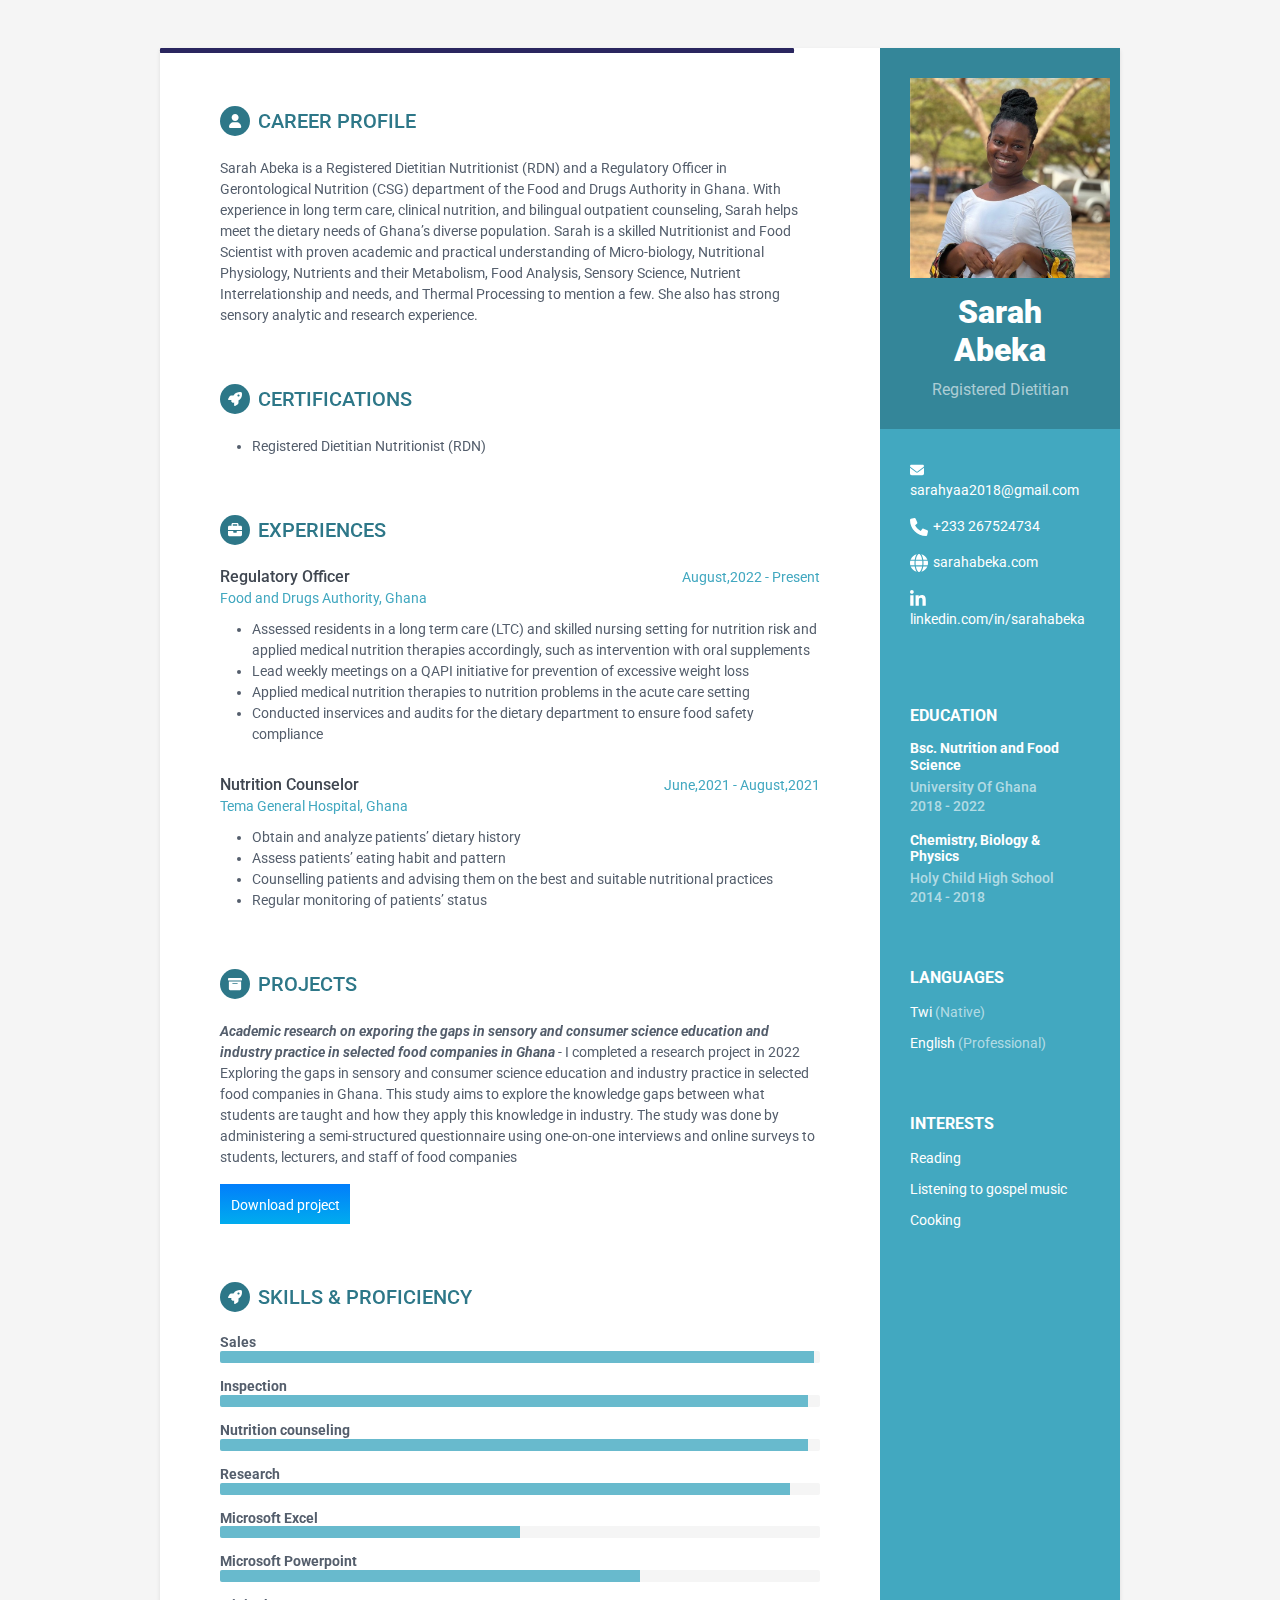
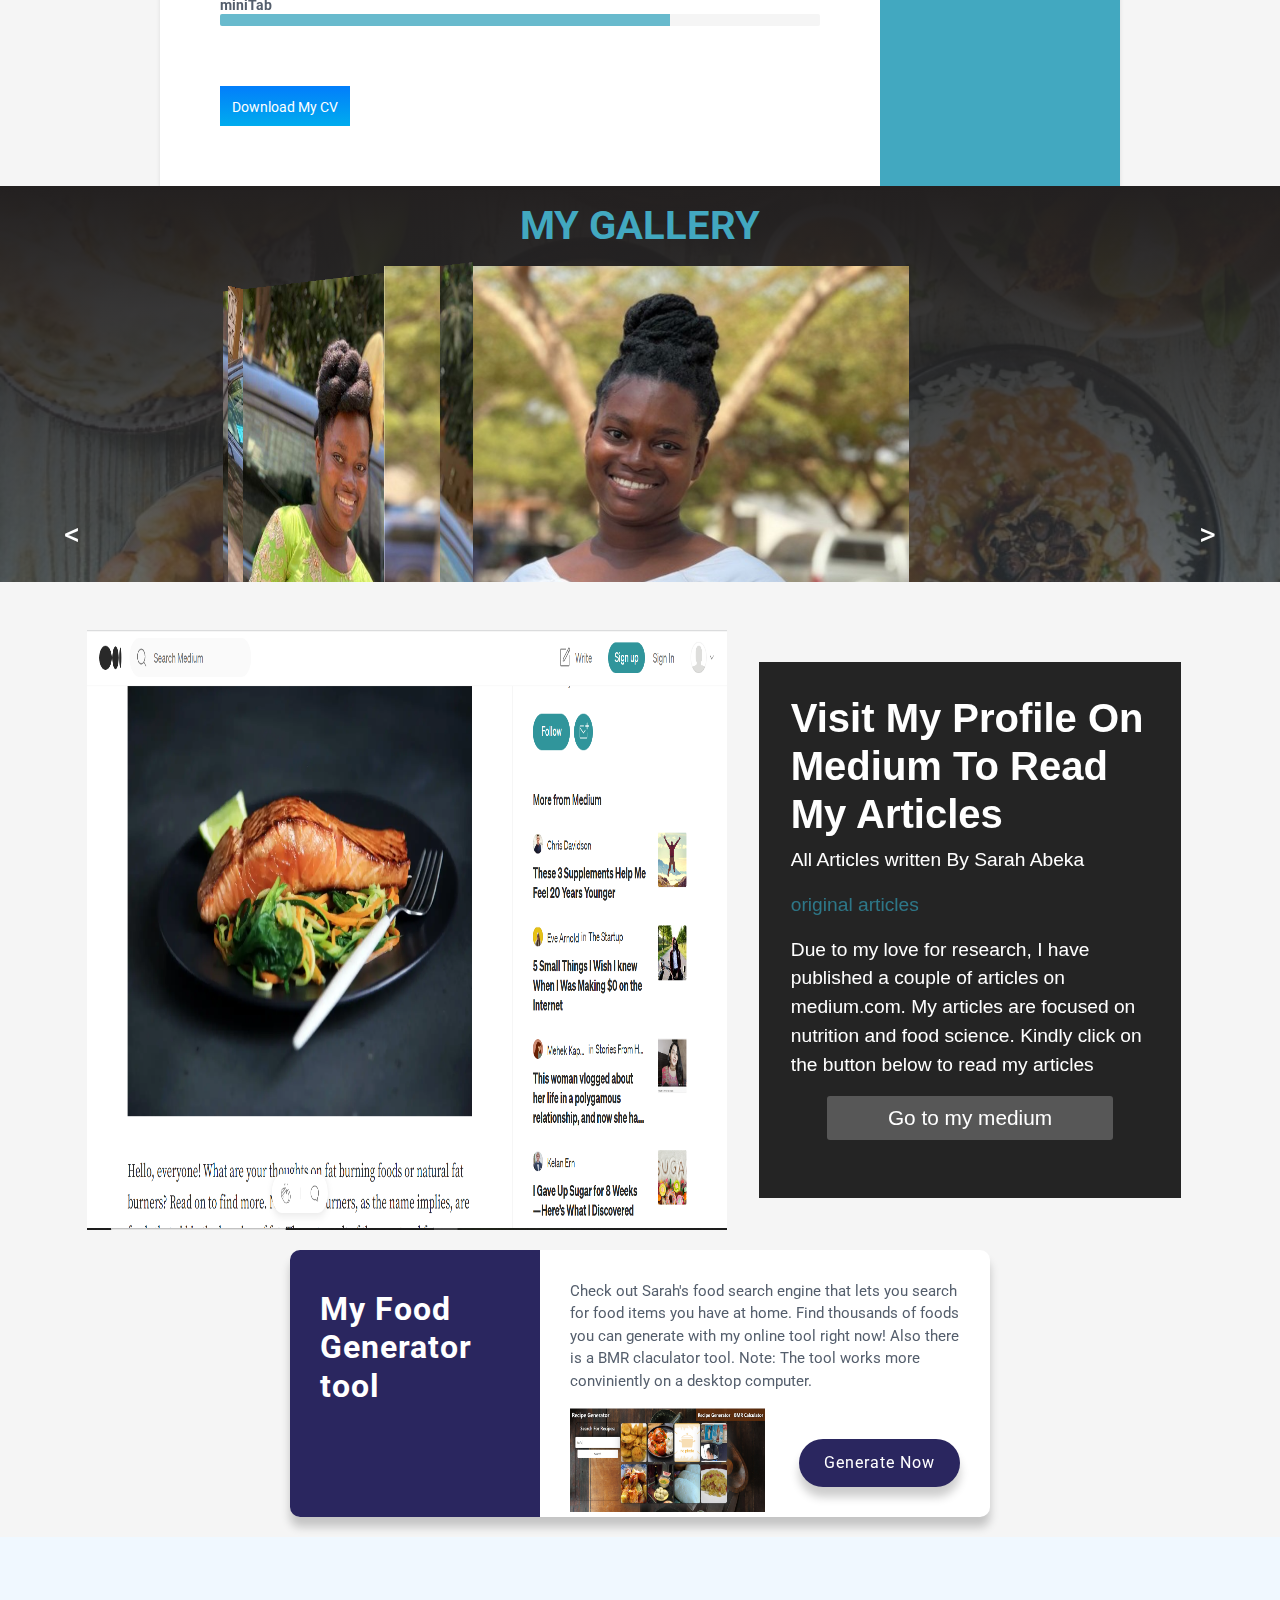
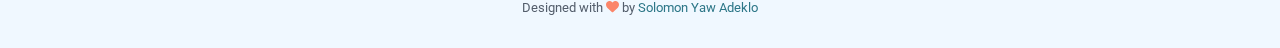
==== commit f71a3eeb: "Update index.html" ====
--- a/index.html
+++ b/index.html
@@ -53,7 +53,7 @@
                 <div class="item">
                     <h4 class="degree">Chemistry, Biology & Physics</h4>
                     <h5 class="meta">Holy Child High School</h5>
-                    <div class="time">2013 - 2017</div>
+                    <div class="time">2014 - 2018</div>
                 </div><!--//item-->
             </div><!--//education-container-->
             
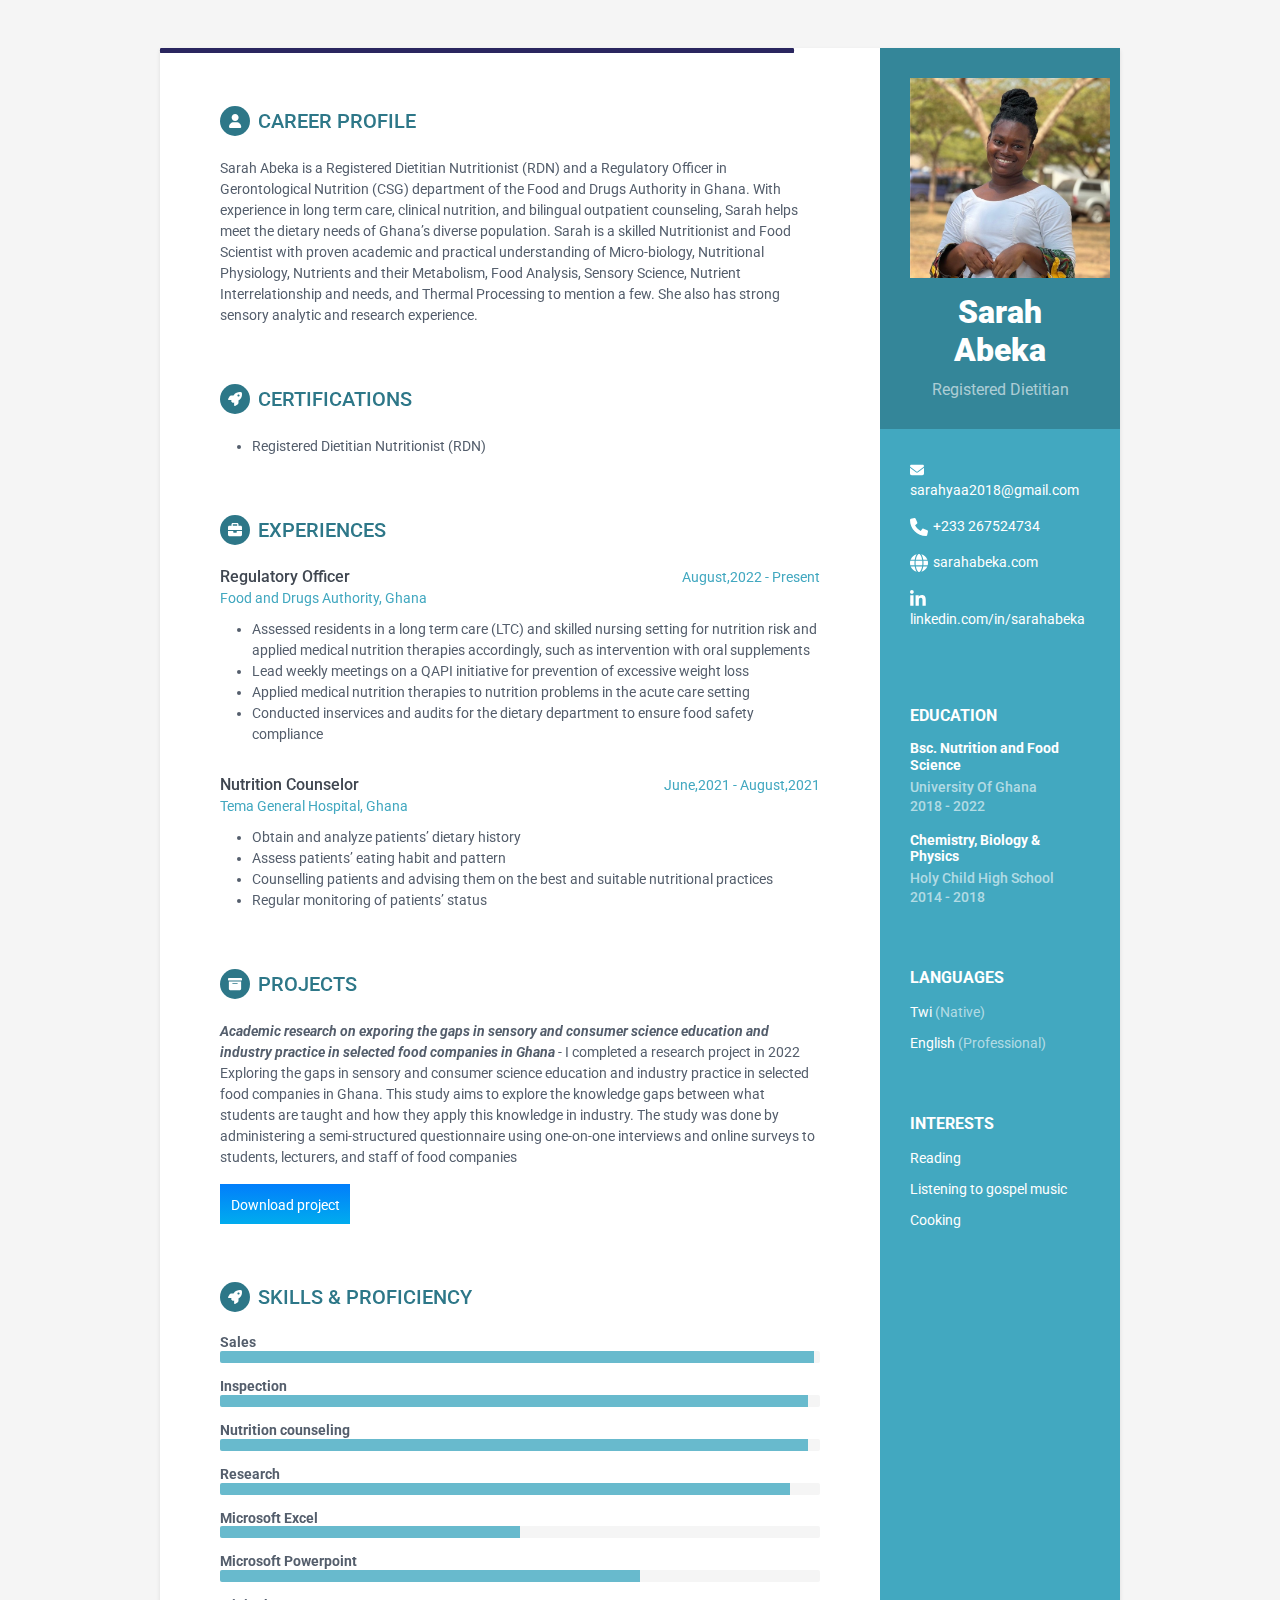
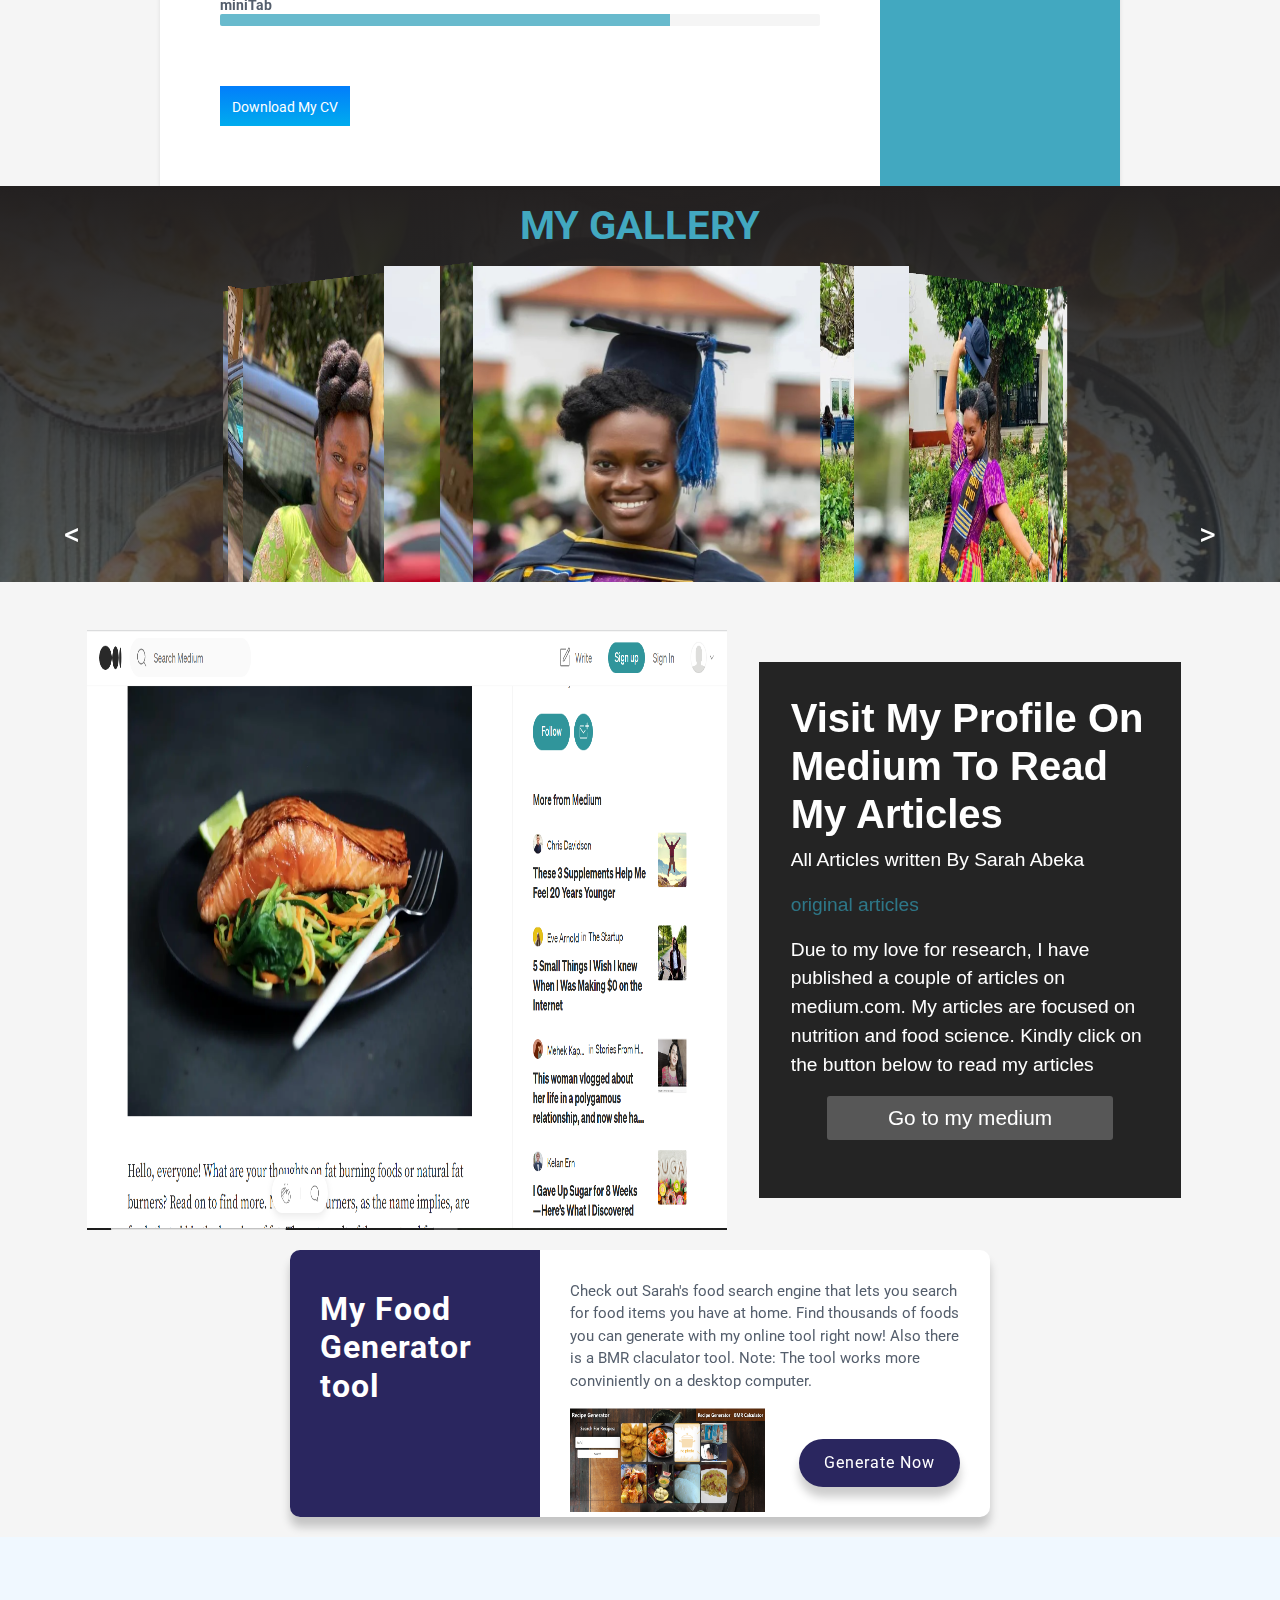
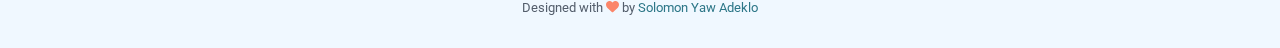
==== commit 2f822b91: "Update index.html" ====
--- a/index.html
+++ b/index.html
@@ -230,9 +230,12 @@
     <img src="/assets/images/sarah2.jpg" alt>
     <img src="/assets/images/sarah3.jpg" alt>
     <img src="/assets/images/sarah4.jpg" alt>
-    <img src="milky-blue-lagoon.jpg" alt>
-    <img src="lake-tekapo.jpg" alt>
-    <img src="milford-sound.jpg" alt>
+    <img src="/assets/images/sarah5.jpg" alt>
+    <img src="/assets/images/sarah6.jpg" alt>
+    <img src="/assets/images/sarah7.jpg" alt>
+    <img src="/assets/images/sarah8.jpg" alt>
+    <img src="/assets/images/sarah9.jpg" alt>
+    <img src="/assets/images/sarah10.jpg" alt>
   </figure>
 </div>
 <span style="float:left" class="ss-icon" onclick="galleryspin('-')">&lt;</span>
